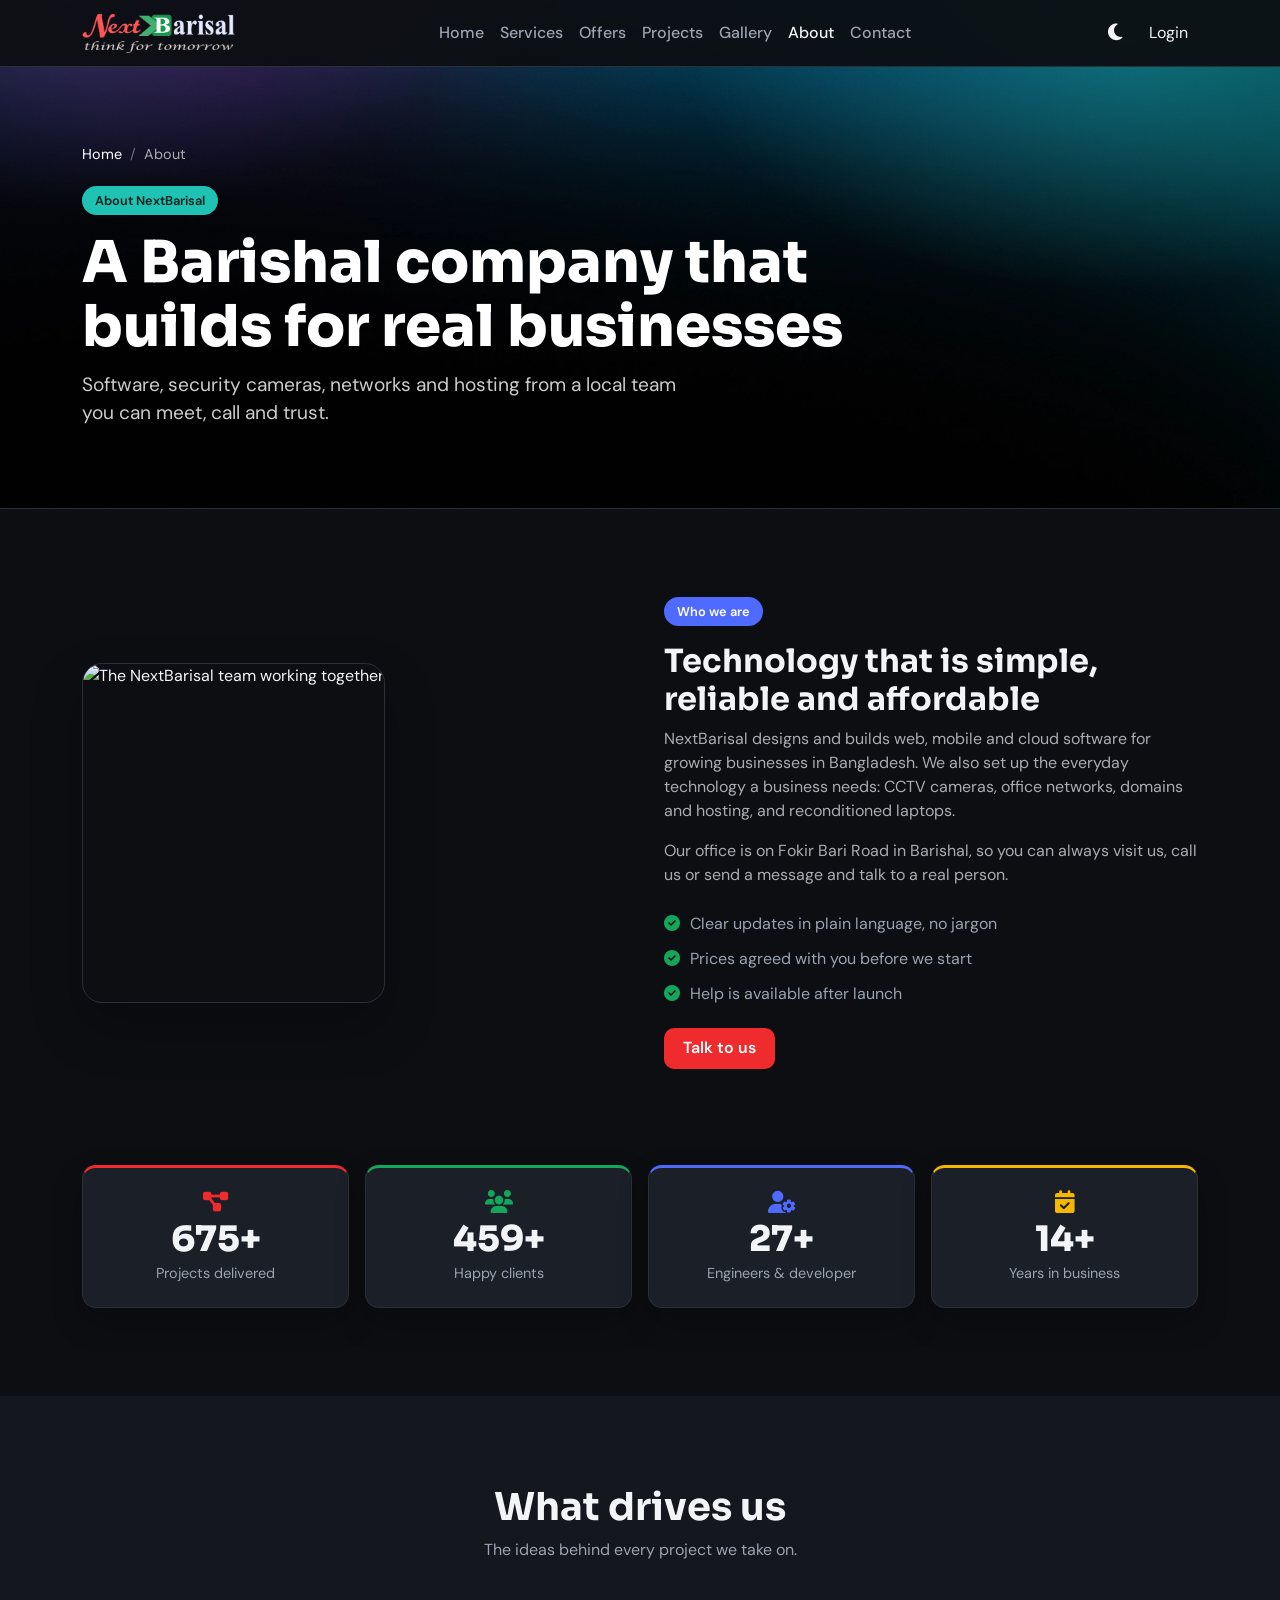
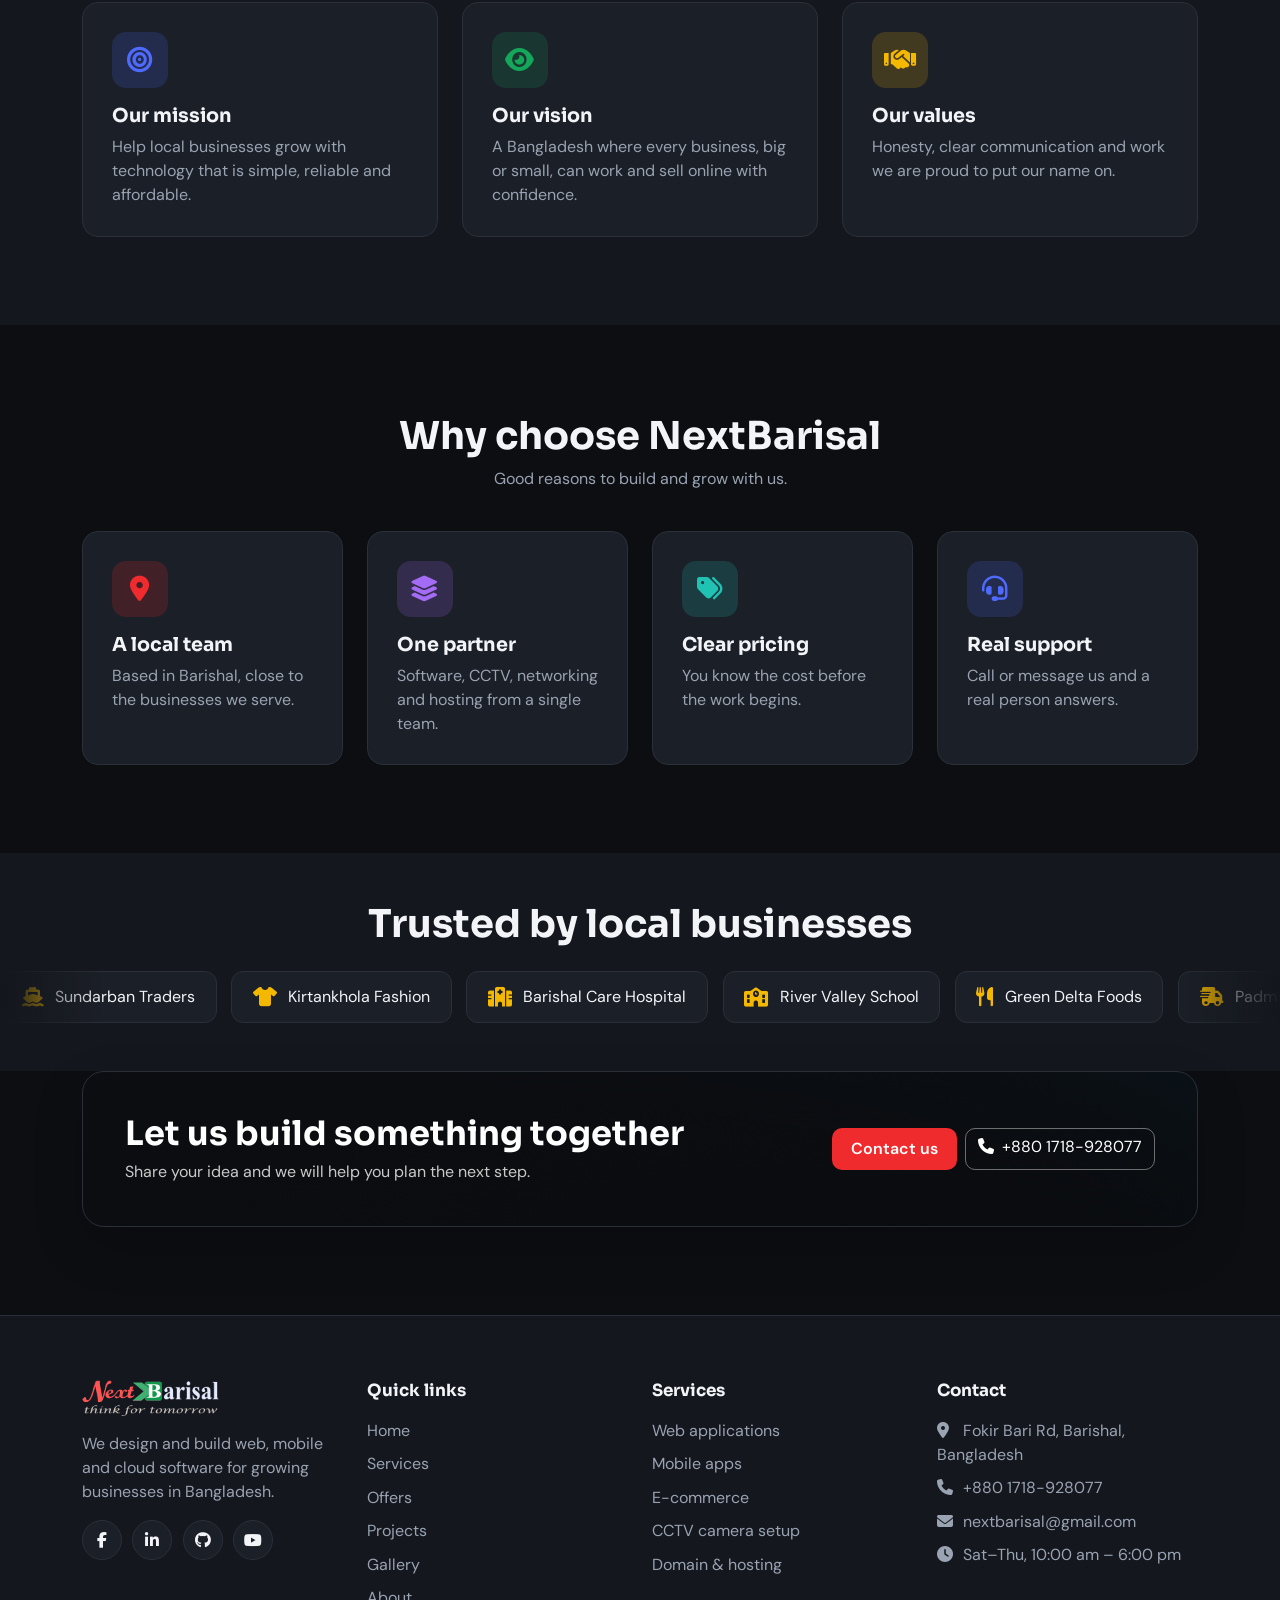
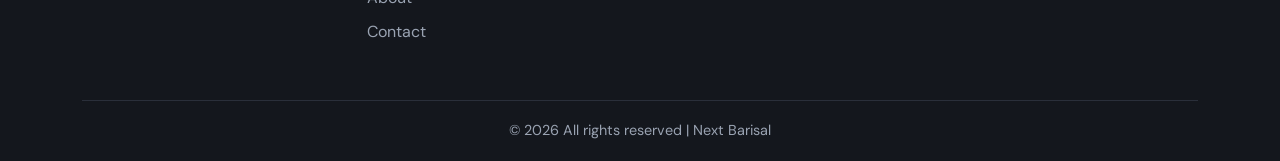
==== about.html @ bc5e9ed6 "Style done" ====
<!DOCTYPE html>
<html lang="en" data-bs-theme="dark">

<head>
  <meta charset="UTF-8">
  <meta name="viewport" content="width=device-width, initial-scale=1">
  <title>About | NextBarisal</title>
  <meta name="description" content="About NextBarisal, a software company in Barishal building web, mobile and cloud products.">
  <link rel="icon" type="image/jpeg" href="assets/img/nextbarisal-fabicon.jpg">
  <link href="https://cdn.jsdelivr.net/npm/bootstrap@5.3.3/dist/css/bootstrap.min.css" rel="stylesheet">
  <link href="https://cdnjs.cloudflare.com/ajax/libs/font-awesome/6.5.2/css/all.min.css" rel="stylesheet">
  <link href="https://fonts.googleapis.com/css2?family=Sora:wght@500;700;800&family=DM+Sans:wght@400;500&display=swap" rel="stylesheet">
  <link href="assets/css/style.css" rel="stylesheet">
  <script>try{var t=localStorage.getItem('nb-theme');if(t)document.documentElement.setAttribute('data-bs-theme',t)}catch(e){}</script>
</head>

<body>

  <!-- NAVBAR -->
  <nav class="navbar navbar-expand-lg fixed-top nb-nav">
    <div class="container">
      <a class="navbar-brand" href="index.html"><img class="logo-light" src="assets/img/nextbarisal-logo.png" alt="NextBarisal" height="40"><img class="logo-dark" src="assets/img/nextbarisal-logo-dark.png" alt="NextBarisal" height="40"></a>
      <div class="offcanvas offcanvas-start" tabindex="-1" id="menu" aria-label="Menu">
        <div class="offcanvas-body align-items-lg-center">
          <ul class="navbar-nav mx-lg-auto">
          <li class="nav-item"><a class="nav-link" href="index.html"><i class="fa-solid fa-house me-2 d-lg-none"></i>Home</a></li>
          <li class="nav-item"><a class="nav-link" href="services.html"><i class="fa-solid fa-layer-group me-2 d-lg-none"></i>Services</a></li>
          <li class="nav-item"><a class="nav-link" href="offers.html"><i class="fa-solid fa-tags me-2 d-lg-none"></i>Offers</a></li>
          <li class="nav-item"><a class="nav-link" href="projects.html"><i class="fa-solid fa-briefcase me-2 d-lg-none"></i>Projects</a></li>
          <li class="nav-item"><a class="nav-link" href="gallery.html"><i class="fa-solid fa-images me-2 d-lg-none"></i>Gallery</a></li>
          <li class="nav-item"><a class="nav-link active" href="about.html" aria-current="page"><i class="fa-solid fa-circle-info me-2 d-lg-none"></i>About</a></li>
          <li class="nav-item"><a class="nav-link" href="contact.html"><i class="fa-solid fa-envelope me-2 d-lg-none"></i>Contact</a></li>
          </ul>
        </div>
      </div>
      <div class="d-flex align-items-center gap-2 ms-auto ms-lg-0">
        <button id="themeBtn" class="btn btn-plain" aria-label="Toggle dark and light mode"><i class="fa-solid fa-moon"></i></button>
        <button class="btn btn-plain btn-login" data-bs-toggle="modal" data-bs-target="#loginModal">Login</button>
        <button class="navbar-toggler" data-bs-toggle="offcanvas" data-bs-target="#menu" aria-controls="menu" aria-label="Open menu"><i class="fa-solid fa-bars"></i></button>
      </div>
    </div>
  </nav>

  <!-- PAGE HEADER -->
  <header class="page-hero ph-teal">
    <div class="container">
      <ol class="crumbs"><li><a href="index.html">Home</a></li><li aria-current="page">About</li></ol>
      <span class="chip c-teal">About NextBarisal</span>
      <h1>A Barishal company that builds for real businesses</h1>
      <p>Software, security cameras, networks and hosting from a local team you can meet, call and trust.</p>
    </div>
  </header>

  <section class="py-6">
    <div class="container">
      <div class="row align-items-center g-5">
        <div class="col-lg-6 about-img">
          <img src="https://images.unsplash.com/photo-1522071820081-009f0129c71c?w=1000&q=70" alt="The NextBarisal team working together" loading="lazy">
        </div>
        <div class="col-lg-6 about-text">
          <span class="chip c-blue">Who we are</span>
          <h2 class="mt-3">Technology that is simple, reliable and affordable</h2>
          <p class="text-body-secondary">NextBarisal designs and builds web, mobile and cloud software for growing businesses in Bangladesh. We also set up the everyday technology a business needs: CCTV cameras, office networks, domains and hosting, and reconditioned laptops.</p>
          <p class="text-body-secondary">Our office is on Fokir Bari Road in Barishal, so you can always visit us, call us or send a message and talk to a real person.</p>
          <ul class="check-list">
            <li><i class="fa-solid fa-circle-check"></i>Clear updates in plain language, no jargon</li>
            <li><i class="fa-solid fa-circle-check"></i>Prices agreed with you before we start</li>
            <li><i class="fa-solid fa-circle-check"></i>Help is available after launch</li>
          </ul>
          <a class="btn btn-nb mt-3" href="contact.html">Talk to us</a>
        </div>
      </div>
    </div>
  </section>

  <section class="stats pt">
    <div class="container">
      <div class="row g-3 text-center">
        <div class="col-6 col-md-3">
          <div class="stat s-red"><i class="fa-solid fa-diagram-project"></i><b data-count="978">0</b><span>Projects
              delivered</span></div>
        </div>
        <div class="col-6 col-md-3">
          <div class="stat s-green"><i class="fa-solid fa-users"></i><b data-count="645">0</b><span>Happy clients</span>
          </div>
        </div>
        <div class="col-6 col-md-3">
          <div class="stat s-blue"><i class="fa-solid fa-user-gear"></i><b data-count="28">0</b><span>Engineers &amp;
              developer</span></div>
        </div>
        <div class="col-6 col-md-3">
          <div class="stat s-yellow"><i class="fa-solid fa-calendar-check"></i><b data-count="14">0</b><span>Years in
              business</span></div>
        </div>
      </div>
    </div>
  </section>

  <section class="py-6 alt">
    <div class="container">
      <div class="head text-center">
        <h2>What drives us</h2>
        <p>The ideas behind every project we take on.</p>
      </div>
      <div class="row g-4">
        <div class="col-md-4"><article class="card-nb s-blue"><i class="fa-solid fa-bullseye"></i><h3>Our mission</h3><p>Help local businesses grow with technology that is simple, reliable and affordable.</p></article></div>
        <div class="col-md-4"><article class="card-nb s-green"><i class="fa-solid fa-eye"></i><h3>Our vision</h3><p>A Bangladesh where every business, big or small, can work and sell online with confidence.</p></article></div>
        <div class="col-md-4"><article class="card-nb s-yellow"><i class="fa-solid fa-handshake"></i><h3>Our values</h3><p>Honesty, clear communication and work we are proud to put our name on.</p></article></div>
      </div>
    </div>
  </section>

  <section class="py-6">
    <div class="container">
      <div class="head text-center">
        <h2>Why choose NextBarisal</h2>
        <p>Good reasons to build and grow with us.</p>
      </div>
      <div class="row g-4">
        <div class="col-md-6 col-lg-3"><article class="card-nb s-red"><i class="fa-solid fa-location-dot"></i><h3>A local team</h3><p>Based in Barishal, close to the businesses we serve.</p></article></div>
        <div class="col-md-6 col-lg-3"><article class="card-nb s-purple"><i class="fa-solid fa-layer-group"></i><h3>One partner</h3><p>Software, CCTV, networking and hosting from a single team.</p></article></div>
        <div class="col-md-6 col-lg-3"><article class="card-nb s-teal"><i class="fa-solid fa-tags"></i><h3>Clear pricing</h3><p>You know the cost before the work begins.</p></article></div>
        <div class="col-md-6 col-lg-3"><article class="card-nb s-blue"><i class="fa-solid fa-headset"></i><h3>Real support</h3><p>Call or message us and a real person answers.</p></article></div>
      </div>
    </div>
  </section>

  <section id="clients" class="py-5 alt">
    <div class="container">
      <div class="head text-center mb-4">
        <h2>Trusted by local businesses</h2>
      </div>
    </div>
    <div class="marquee rev" data-speed="35">
      <div class="track">
        <div class="client"><i class="fa-solid fa-ship"></i><span>Sundarban Traders</span></div>
        <div class="client"><i class="fa-solid fa-shirt"></i><span>Kirtankhola Fashion</span></div>
        <div class="client"><i class="fa-solid fa-hospital"></i><span>Barishal Care Hospital</span></div>
        <div class="client"><i class="fa-solid fa-school"></i><span>River Valley School</span></div>
        <div class="client"><i class="fa-solid fa-utensils"></i><span>Green Delta Foods</span></div>
        <div class="client"><i class="fa-solid fa-truck-fast"></i><span>Padma Logistics</span></div>
        <div class="client"><i class="fa-solid fa-building-columns"></i><span>Coastal Bank</span></div>
        <div class="client"><i class="fa-solid fa-store"></i><span>Swapno Mart</span></div>
      </div>
    </div>
  </section>

  <!-- CALL TO ACTION -->
  <section class="cta-band">
    <div class="container">
      <div class="cta-box">
        <div>
          <h2>Let us build something together</h2>
          <p>Share your idea and we will help you plan the next step.</p>
        </div>
        <div class="d-flex flex-wrap gap-2">
          <a class="btn btn-nb" href="contact.html">Contact us</a>
          <a class="btn btn-ghost" href="tel:+8801718928077"><i class="fa-solid fa-phone me-2"></i>+880 1718-928077</a>
        </div>
      </div>
    </div>
  </section>

  <!-- FOOTER -->
  <footer class="foot">
    <div class="container">
      <div class="row g-4 foot-top">
        <div class="col-sm-6 col-lg-3">
          <img class="logo-light" src="assets/img/nextbarisal-logo.png" alt="NextBarisal" height="36"><img class="logo-dark" src="assets/img/nextbarisal-logo-dark.png" alt="NextBarisal" height="36">
          <p class="mt-3">We design and build web, mobile and cloud software for growing businesses in Bangladesh.</p>
          <div class="social">
            <a href="#" aria-label="Facebook"><i class="fa-brands fa-facebook-f"></i></a>
            <a href="#" aria-label="LinkedIn"><i class="fa-brands fa-linkedin-in"></i></a>
            <a href="#" aria-label="GitHub"><i class="fa-brands fa-github"></i></a>
            <a href="#" aria-label="YouTube"><i class="fa-brands fa-youtube"></i></a>
          </div>
        </div>
        <div class="col-sm-6 col-lg-3">
          <h4>Quick links</h4>
          <ul class="list-unstyled">
            <li><a href="index.html">Home</a></li>
            <li><a href="services.html">Services</a></li>
            <li><a href="offers.html">Offers</a></li>
            <li><a href="projects.html">Projects</a></li>
            <li><a href="gallery.html">Gallery</a></li>
            <li><a href="about.html">About</a></li>
            <li><a href="contact.html">Contact</a></li>
          </ul>
        </div>
        <div class="col-sm-6 col-lg-3">
          <h4>Services</h4>
          <ul class="list-unstyled">
            <li><a href="service-details.html?id=web-applications">Web applications</a></li>
            <li><a href="service-details.html?id=mobile-apps">Mobile apps</a></li>
            <li><a href="service-details.html?id=e-commerce">E-commerce</a></li>
            <li><a href="service-details.html?id=cctv-camera-setup">CCTV camera setup</a></li>
            <li><a href="service-details.html?id=domain-hosting">Domain &amp; hosting</a></li>
          </ul>
        </div>
        <div class="col-sm-6 col-lg-3">
          <h4>Contact</h4>
          <ul class="list-unstyled">
            <li><i class="fa-solid fa-location-dot"></i> Fokir Bari Rd, Barishal, Bangladesh</li>
            <li><i class="fa-solid fa-phone"></i> <a href="tel:+8801718928077">+880 1718-928077</a></li>
            <li><i class="fa-solid fa-envelope"></i> <a href="mailto:nextbarisal@gmail.com">nextbarisal@gmail.com</a></li>
            <li><i class="fa-solid fa-clock"></i> Sat–Thu, 10:00 am – 6:00 pm</li>
          </ul>
        </div>
      </div>
    </div>
    <div class="container">
      <hr class="foot-hr">
    </div>
    <div class="copy">
      <div class="container d-flex flex-wrap justify-content-center text-center gap-2 gap-md-3">
        <span id="next">&copy; <span id="yr"></span> All rights reserved | Next Barisal</span>
      </div>
    </div>
  </footer>

<div class="modal fade" id="loginModal" tabindex="-1" aria-labelledby="loginTitle" aria-hidden="true">
    <div class="modal-dialog modal-dialog-centered">
      <div class="modal-content">
        <div class="modal-header">
          <h2 class="modal-title fs-5" id="loginTitle">Login to NextBarisal</h2><button type="button" class="btn-close"
            data-bs-dismiss="modal" aria-label="Close"></button>
        </div>
        <form id="loginForm" class="modal-body" novalidate>
          <div class="mb-3"><label class="form-label" for="lEmail">Email</label><input type="email" id="lEmail"
              class="form-control" placeholder="you@example.com" required></div>
          <div class="mb-3"><label class="form-label" for="lPass">Password</label><input type="password" id="lPass"
              class="form-control" placeholder="Your password" required></div>
          <div class="form-check mb-3"><input class="form-check-input" type="checkbox" id="lRem"><label
              class="form-check-label" for="lRem">Remember me</label></div>
          <button class="btn btn-nb w-100">Login</button>
          <div id="loginMsg" class="mt-3 small"></div>
        </form>
      </div>
    </div>
  </div>

  <script src="https://cdn.jsdelivr.net/npm/bootstrap@5.3.3/dist/js/bootstrap.bundle.min.js"></script>
  <script src="assets/js/main.js"></script>
</body>

</html>
---- assets/css/style.css ----
:root{--red:#ef2b2d;--green:#14a65a;--blue:#4f6bff;--yellow:#f5b800;--purple:#a46bf5;--teal:#1fc2b3;
--bg:#0c0e12;--bg2:#14171d;--card:#1b1f27;--line:#2a2f3a;--text:#f2f4f8;--muted:#9aa3b2}
[data-bs-theme="light"]{--bg:#ffffff;--bg2:#f3f5f8;--card:#ffffff;--line:#e1e5ec;--text:#14171d;--muted:#5b6475}
html{scroll-behavior:smooth}
body{font-family:'DM Sans',sans-serif;background:var(--bg);color:var(--text)}
h1,h2,h3{font-family:'Sora',sans-serif;font-weight:700}
.py-6{padding:5.5rem 0}.alt{background:var(--bg2)}
.head{margin-bottom:2.5rem}.head h2{font-size:clamp(1.7rem,3vw,2.4rem)}.head p{color:var(--muted);max-width:52ch}
.text-center.head p{margin-inline:auto}

/* nav */
.nb-nav{background:color-mix(in srgb,var(--bg) 94%,transparent);border-bottom:1px solid var(--line)}
.nb-nav .nav-link{color:var(--muted);font-weight:500}.nb-nav .nav-link:hover{color:var(--text)}
.navbar-toggler{color:var(--text);border:1px solid var(--line)}
.btn-nb{background:var(--red);color:#fff;border:0;font-weight:600;border-radius:10px;padding:.55rem 1.2rem}
.btn-nb:hover{background:#d11f21;color:#fff}
.btn-ghost{border:1px solid #ffffff66;color:#fff;border-radius:10px}.btn-ghost:hover{background:#fff;color:#000}
.btn-icon{width:42px;height:42px;border-radius:50%;border:1px solid var(--line);color:var(--text);background:var(--card)}
.btn-icon:hover{border-color:var(--yellow);color:var(--yellow)}

/* hero */
#home .carousel-item{min-height:100vh;overflow:hidden;background:#0c0e12}
.hero-bg{position:absolute;inset:0;background:linear-gradient(135deg,#1b2233,#0c0e12);background-image:var(--img);background-size:cover;background-position:center;transform:scale(1)}
.hero-bg::after{content:"";position:absolute;inset:0;background:linear-gradient(90deg,#0c0e12f0 0,#0c0e12b8 45%,#0c0e1255 100%)}
#home .carousel-item.active .hero-bg{animation:heroZoom 7s ease-out forwards}
.hero-wrap{position:absolute;inset:0;display:flex;align-items:center;padding:5rem 0;color:#fff}
.hero-wrap .container>*{opacity:0;transform:translateY(24px)}
#home .carousel-item.active .hero-wrap .container>*{animation:heroUp .8s ease forwards}
#home .carousel-item.active .hero-wrap .container>:nth-child(2){animation-delay:.12s}
#home .carousel-item.active .hero-wrap .container>:nth-child(3){animation-delay:.24s}
#home .carousel-item.active .hero-wrap .container>:nth-child(4){animation-delay:.36s}
.hero-title{font-size:clamp(2rem,5.5vw,3.8rem);font-weight:800;line-height:1.1;margin:1rem 0 .8rem;max-width:720px}
.hero-text{font-size:clamp(1rem,2vw,1.2rem);max-width:540px;color:#ffffffd9;margin-bottom:1.6rem}
@keyframes heroZoom{to{transform:scale(1.12)}}
@keyframes heroUp{to{opacity:1;transform:none}}
@media (prefers-reduced-motion:reduce){#home *{animation:none!important}.hero-wrap .container>*{opacity:1;transform:none}}

/* chips & accents */
.chip{display:inline-block;font-size:.8rem;font-weight:600;padding:.3rem .8rem;border-radius:99px;color:#fff}
.c-red{background:var(--red)}.c-green{background:var(--green)}.c-blue{background:var(--blue)}
.c-yellow{background:var(--yellow);color:#111}.c-purple{background:var(--purple)}.c-teal{background:var(--teal);color:#08201e}
.s-red{--c:var(--red);color:var(--c)}.s-green{--c:var(--green);color:var(--c)}.s-blue{--c:var(--blue);color:var(--c)}
.s-yellow{--c:var(--yellow);color:var(--c)}.s-purple{--c:var(--purple);color:var(--c)}.s-teal{--c:var(--teal);color:var(--c)}

/* stats */
.stats{padding:0 0 5.5rem}
.stat{background:var(--card);border:1px solid var(--line);border-top:3px solid var(--c);border-radius:14px;padding:1.4rem 1rem;box-shadow:0 14px 30px #0004}
.stat i{font-size:1.4rem}.stat b{display:block;font:800 2.2rem 'Sora';color:var(--text)}.stat span{color:var(--muted);font-size:.9rem}

/* service cards */
.card-nb{height:100%;background:var(--card);border:1px solid var(--line);border-radius:16px;padding:1.8rem;transition:.25s}
.card-nb:hover{transform:translateY(-6px);border-color:var(--c)}
.card-nb>i{font-size:1.6rem;width:56px;height:56px;display:grid;place-items:center;border-radius:14px;background:color-mix(in srgb,var(--c) 18%,transparent);margin-bottom:1rem}
.card-nb h3{font-size:1.2rem;color:var(--text)}.card-nb p{color:var(--muted);margin:0}

/* project slider */
.slider{display:flex;gap:1.5rem;overflow-x:auto;scroll-snap-type:x mandatory;scrollbar-width:none;padding-bottom:.5rem}
.slider::-webkit-scrollbar{display:none}
.proj{flex:0 0 min(340px,85%);scroll-snap-align:start;background:var(--card);border:1px solid var(--line);border-radius:16px;overflow:hidden}
.proj img{width:100%;height:200px;object-fit:cover}
.proj div{padding:1.3rem}.proj h3{font-size:1.15rem;margin:.8rem 0 .4rem}.proj p{color:var(--muted);margin:0}

/* reviews */
.review{background:var(--card);border:1px solid var(--line);border-left:4px solid var(--yellow);border-radius:16px;padding:2rem;margin:0}
.review .stars{color:var(--yellow);letter-spacing:3px}.review p{font-size:1.2rem;margin:.8rem 0 1.4rem}
.review footer{display:flex;align-items:center;gap:.8rem;color:var(--muted);font-size:.95rem}.review footer img{width:44px;height:44px;border-radius:50%}

/* contact */
.contact-list li{padding:.7rem 0;border-bottom:1px solid var(--line);color:var(--muted)}.contact-list i{width:28px}
.mapwrap iframe{width:100%;height:220px;border:0;border-radius:14px}
.form-control{background:var(--card);border:1px solid var(--line);color:var(--text);padding:.75rem 1rem;border-radius:10px}
.form-control:focus{background:var(--card);color:var(--text);border-color:var(--yellow);box-shadow:0 0 0 3px #f5b80033}

/* footer */
.foot{border-top:1px solid var(--line);background:var(--bg2);padding:4rem 0 0;color:var(--muted)}
.social a{display:inline-grid;place-items:center;width:40px;height:40px;margin-left:.4rem;border-radius:50%;background:var(--card);border:1px solid var(--line);color:var(--text);text-decoration:none}
.social a:hover{background:var(--yellow);color:#111}
:focus-visible{outline:2px solid var(--yellow);outline-offset:2px}
@media(prefers-reduced-motion:reduce){*{transition:none!important;scroll-behavior:auto!important}}

/* mobile menu: slides in from the left */
.offcanvas{--bs-offcanvas-bg:var(--bg2);--bs-offcanvas-color:var(--text);--bs-offcanvas-width:290px;border-right:1px solid var(--line)}
@media(max-width:991.98px){
  .nb-nav .nav-link{padding:.85rem 0;font-size:1.05rem;border-bottom:1px solid var(--line);color:var(--muted)}
  .nb-nav .nav-link i{width:22px;color:var(--yellow)}
}

/* footer */
.foot h4{font:700 1.05rem 'Sora',sans-serif;color:var(--text);margin-bottom:1.1rem}
.foot ul li{margin-bottom:.6rem}.foot ul li i{width:22px}
.foot a{color:var(--muted);text-decoration:none}.foot a:hover{color:var(--yellow)}
.foot .social{margin-top:1rem}.foot .social a{margin:0 .4rem 0 0;color:var(--text)}.foot .social a:hover{color:#111}
.foot-top{padding-bottom:2.5rem}
.copy{padding:1.2rem 0;font-size:.9rem}
.foot-hr{border:0;border-top:1px solid var(--line);opacity:1;margin:0}

[data-bs-theme="dark"] .mapwrap iframe{filter:invert(.9) hue-rotate(180deg) grayscale(.4)}
@media(max-width:991.98px){.offcanvas-body{padding-top:1.5rem}}

/* small smooth marquee carousels */
.marquee{overflow:hidden;-webkit-mask:linear-gradient(90deg,transparent,#000 8%,#000 92%,transparent);mask:linear-gradient(90deg,transparent,#000 8%,#000 92%,transparent)}
.track{display:flex;gap:.9rem;width:max-content;animation:slide var(--d,30s) linear infinite}
.marquee.rev .track{animation-direction:reverse}
.marquee:hover .track{animation-play-state:paused}
@keyframes slide{to{transform:translateX(calc(-50% - .45rem))}}
.tool{flex:0 0 auto;width:88px;padding:.75rem .3rem;text-align:center;background:var(--card);border:1px solid var(--line);border-radius:12px}
.tool i{font-size:1.7rem;display:block;margin-bottom:.3rem}.tool span{font-size:.78rem;color:var(--muted)}
.client{flex:0 0 auto;display:flex;align-items:center;gap:.7rem;padding:.8rem 1.3rem;background:var(--card);border:1px solid var(--line);border-radius:12px;white-space:nowrap}
.client i{color:var(--yellow);font-size:1.2rem}


/* gallery + lightbox */
.gallery{display:grid;grid-template-columns:repeat(2,1fr);grid-auto-rows:140px;gap:.8rem}
@media(min-width:768px){.gallery{grid-template-columns:repeat(4,1fr);grid-auto-rows:190px;gap:1rem}}
.g-item{position:relative;padding:0;border:0;border-radius:14px;overflow:hidden;background:var(--card)}
.g-item.big{grid-column:span 2;grid-row:span 2}.g-item.wide{grid-column:span 2}
.g-item img{width:100%;height:100%;object-fit:cover;transition:transform .5s}
.g-item i{position:absolute;inset:0;display:grid;place-items:center;font-size:1.6rem;color:#fff;background:#0c0e12aa;opacity:0;transition:opacity .3s}
.g-item:hover img{transform:scale(1.08)}.g-item:hover i,.g-item:focus-visible i{opacity:1}

/* blog slider cards */
.proj.sm{flex-basis:min(280px,80%)}.proj.sm img{height:150px}.proj.sm h3{font-size:1.05rem}
.date{color:var(--muted)}.more{color:var(--yellow);text-decoration:none;font-weight:600;display:inline-block;margin-top:.7rem}
@media(prefers-reduced-motion:reduce){.track{animation:none!important}.marquee{overflow:auto}}

/* offers */
.offers{background:linear-gradient(135deg,color-mix(in srgb,var(--red) 9%,var(--bg)),color-mix(in srgb,var(--blue) 8%,var(--bg)))}
.offer{position:relative;height:100%;display:flex;flex-direction:column;color:var(--text);background:var(--card);border:1px solid var(--line);border-radius:18px;padding:2rem 1.6rem 1.6rem;transition:.25s}
.offer:hover{border-color:var(--c);transform:translateY(-4px)}
.off-badge{position:absolute;top:1rem;right:1rem;background:var(--c);color:#fff;border-radius:99px;padding:.25rem .8rem;font-size:.78rem;font-weight:700}
.o-ico{font-size:1.6rem;width:56px;height:56px;display:grid;place-items:center;border-radius:14px;background:color-mix(in srgb,var(--c) 18%,transparent);margin-bottom:1rem}
.offer h3{font-size:1.25rem}
.price{margin:.4rem 0 1.1rem;color:var(--muted)}.price b{font:800 1.9rem 'Sora',sans-serif;color:var(--text);margin-left:.5rem}
.price s+b{margin-left:.5rem}.price b:first-child{margin-left:0}
.offer ul{list-style:none;padding:0;margin:0 0 1.5rem;flex:1}.offer li{padding:.4rem 0;color:var(--muted)}.offer li i{color:var(--c);margin-right:.6rem}
.btn-offer{background:var(--c);color:#fff;border:0;font-weight:600;border-radius:10px;padding:.6rem}.btn-offer:hover{filter:brightness(1.12);color:#fff}

/* login modal */
.modal-content{background:var(--card);color:var(--text);border:1px solid var(--line);border-radius:16px}
.modal-header{border-color:var(--line)}
.form-label{color:var(--muted)}
@media(min-width:992px) and (max-width:1199.98px){.nb-nav .nav-link{padding-inline:.45rem;font-size:.93rem}}

/* top bar: icon/text only, no background */
.btn-plain{background:none;border:0;color:var(--text);padding:.4rem .6rem;font-size:1rem;font-weight:500}
#themeBtn{font-size:1.2rem}
.btn-plain:hover,.btn-plain:focus-visible{background:none;color:var(--yellow)}

.nb-nav .nav-link.active{color:var(--text)}

.ic{width:1.1em;height:1.1em;fill:none;stroke:currentColor;stroke-width:1.7;stroke-linecap:round;stroke-linejoin:round;vertical-align:-.17em;margin-right:.55rem}
.btn-plain .ic{margin-right:0;width:1.2em;height:1.2em}
.foot ul li .ic{color:var(--text)}
.btn-send{background:#14171d;color:#fff;border:1px solid #3a4152;font-weight:600;border-radius:10px;padding:.6rem 1.4rem}
.btn-send:hover{background:#262c3a;color:#fff;border-color:var(--yellow)}

/* websites and software we built */
.site{height:100%;display:flex;gap:1rem;color:var(--text);background:var(--card);border:1px solid var(--line);border-radius:16px;padding:1.3rem}
.site:hover{border-color:var(--c)}
.s-ico{flex:0 0 56px;height:56px;display:grid;place-items:center;border-radius:14px;font-size:1.4rem;background:color-mix(in srgb,var(--c) 18%,transparent)}
.site h3{font-size:1.1rem;margin:0 0 .3rem}.site .addr{color:var(--muted);font-size:.9rem;margin-bottom:.4rem}
.site .url{color:var(--yellow);text-decoration:none;word-break:break-all;font-size:.92rem}.site .url:hover{text-decoration:underline}
.site p{color:var(--muted);margin:.5rem 0 0;font-size:.95rem}
.cat{position:relative;height:100%;color:var(--text);background:var(--card);border:1px solid var(--line);border-radius:16px;padding:1.5rem;transition:.25s}
.cat:hover{border-color:var(--c);transform:translateY(-4px)}
.cat .s-ico{margin-bottom:1rem}.cat h3{font-size:1.1rem;margin-bottom:.6rem}
.cat .go{color:var(--c);text-decoration:none;font-weight:500;font-size:.95rem}
.cat .go i{transition:transform .2s}.cat:hover .go i{transform:translateX(4px)}
.cat-hero{padding:8rem 0 2.5rem}
.s-ico.big{flex:0 0 72px;width:72px;height:72px;font-size:1.8rem}
.chip-link{display:inline-block;padding:.4rem .9rem;margin:0 .4rem .6rem 0;border:1px solid var(--line);border-radius:99px;color:var(--muted);text-decoration:none;font-size:.9rem}
.chip-link:hover{border-color:var(--yellow);color:var(--yellow)}
.chip-link.active{background:var(--text);border-color:var(--text);color:var(--bg)}

/* websites section background:
   dark mode = background image, light mode = white with a soft colour glow */
html:not([data-bs-theme="light"]) #websites{--bg:#000;--bg2:#0b0d12;--card:#0d1016cc;--line:#ffffff24;--text:#f2f4f8;--muted:#a7b0bf;color:var(--text);background:#000 url(../img/background_color.jpg) center top/cover no-repeat}
#websites .cat{backdrop-filter:blur(6px)}
[data-bs-theme="light"] #websites{background:radial-gradient(60% 45% at 12% 0%,#e6d4fb 0%,transparent 70%),radial-gradient(60% 50% at 85% 0%,#bde4f7 0%,transparent 70%),#fff}

/* social icons on the right side of every client card */
.review footer{flex-wrap:wrap;row-gap:.6rem}
.review .who{flex:1 1 200px;min-width:0}
.review .vias{margin-left:auto;display:flex;gap:.4rem}
.review .via{flex:none;display:inline-grid;place-items:center;width:26px;height:26px;border-radius:50%;font-size:.82rem;color:var(--c);background:color-mix(in srgb,var(--c) 14%,transparent)}
.via-fb{--c:#1877f2}.via-ig{--c:#e4405f}.via-tw{--c:#1da1f2}.via-wa{--c:#25d366}

/* scroll reveal animations (added by main.js) */
#contact{overflow-x:clip}
[data-rv]{opacity:0;transition:opacity .8s ease,transform .8s cubic-bezier(.2,.7,.2,1);transition-delay:var(--rd,0s)}
[data-rv="up"]{transform:translateY(40px)}
[data-rv="zoom"]{transform:scale(.88)}
[data-rv="left"]{transform:translateX(-40px)}
[data-rv="right"]{transform:translateX(40px)}
[data-rv].in{opacity:1;transform:none}
@media (prefers-reduced-motion:reduce){[data-rv]{opacity:1!important;transform:none!important;transition:none!important}}

/* whole service card is clickable */
.card-nb{position:relative}
.card-nb h3 a{color:inherit;text-decoration:none}
.card-nb:focus-within{border-color:var(--c)}

/* special offers carousel: 1 card on phones, 2 on tablets, 3 on desktop */
.offer-slider{padding-top:.8rem;padding-bottom:1rem}
.offer-slider .offer{flex:0 0 85%;scroll-snap-align:start}
@media(min-width:768px){.offer-slider .offer{flex-basis:calc((100% - 1.5rem)/2)}}
@media(min-width:992px){.offer-slider .offer{flex-basis:calc((100% - 3rem)/3)}}


/* =====================================================================
   MULTI-PAGE LAYOUT (services, offers, projects, gallery, about, contact)
   ===================================================================== */

/* page header banner (always dark, like the home hero) */
.page-hero{position:relative;overflow:hidden;color:#fff;padding:9rem 0 5rem;border-bottom:1px solid var(--line);background:#000 url(../img/background_color.jpg) center top/cover no-repeat}
.page-hero::before{content:"";position:absolute;inset:0;background:radial-gradient(50% 70% at 88% 8%,var(--g1,#4f6bff66),transparent 70%),radial-gradient(40% 60% at 8% 0%,var(--g2,#a46bf544),transparent 70%)}
.page-hero .container{position:relative;z-index:1}
.page-hero .container>*{animation:pageUp .8s ease both}
.page-hero .container>:nth-child(2){animation-delay:.08s}
.page-hero .container>:nth-child(3){animation-delay:.16s}
.page-hero .container>:nth-child(4){animation-delay:.24s}
.page-hero h1{font-size:clamp(2.1rem,5.5vw,3.6rem);font-weight:800;line-height:1.1;margin:1rem 0 .8rem;max-width:780px}
.page-hero p{font-size:clamp(1rem,2vw,1.2rem);color:#ffffffcc;max-width:620px;margin:0}
.crumbs{display:flex;flex-wrap:wrap;gap:.5rem;list-style:none;padding:0;margin:0 0 1.3rem;font-size:.9rem;color:#ffffffa6}
.crumbs li+li::before{content:"/";margin-right:.5rem;opacity:.6}
.crumbs a{color:#fff;text-decoration:none}.crumbs a:hover{color:var(--yellow)}
.ph-red{--g1:#ef2b2d66;--g2:#f5b80044}.ph-blue{--g1:#4f6bff77;--g2:#a46bf544}.ph-green{--g1:#14a65a66;--g2:#1fc2b344}
.ph-purple{--g1:#a46bf577;--g2:#4f6bff44}.ph-teal{--g1:#1fc2b366;--g2:#4f6bff44}.ph-yellow{--g1:#f5b80066;--g2:#ef2b2d44}
@keyframes pageUp{from{opacity:0;transform:translateY(24px)}to{opacity:1;transform:none}}
@media (prefers-reduced-motion:reduce){.page-hero .container>*{animation:none}}

/* how-we-work steps */
.step{position:relative;height:100%;color:var(--text);background:var(--card);border:1px solid var(--line);border-radius:16px;padding:1.8rem 1.5rem;transition:.25s}
.step:hover{transform:translateY(-4px);border-color:var(--c)}
.step .n{display:inline-grid;place-items:center;width:48px;height:48px;border-radius:14px;margin-bottom:1rem;font:800 1.05rem 'Sora',sans-serif;color:var(--c);background:color-mix(in srgb,var(--c) 16%,transparent)}
.step h3{font-size:1.15rem;color:var(--text)}.step p{color:var(--muted);margin:0}

/* call-to-action band */
.cta-band{padding:0 0 5.5rem}
.cta-box{display:flex;flex-wrap:wrap;gap:1.5rem;align-items:center;justify-content:space-between;padding:2.6rem;border-radius:22px;color:#fff;border:1px solid var(--line);box-shadow:0 20px 50px #0003;background:linear-gradient(135deg,#0c0e12ee,#0c0e12cc),url(../img/background_color.jpg) center/cover}
.cta-box h2{font-size:clamp(1.5rem,3vw,2.1rem);margin-bottom:.4rem}.cta-box p{margin:0;color:#ffffffc7}
@media(max-width:575.98px){.cta-box{padding:1.8rem}}

/* offers page */
.note-bar{display:flex;align-items:center;gap:.8rem;padding:1rem 1.3rem;border-radius:14px;margin-bottom:2.2rem;color:var(--text);background:color-mix(in srgb,var(--yellow) 14%,transparent);border:1px solid color-mix(in srgb,var(--yellow) 40%,transparent)}
.note-bar i{color:var(--yellow);font-size:1.2rem}

/* projects page */
.proj-grid .proj{height:100%}
.filters{display:flex;flex-wrap:wrap;gap:.5rem;margin-bottom:2rem}
.filter-btn{border:1px solid var(--line);background:var(--card);color:var(--muted);border-radius:99px;padding:.45rem 1rem;font-size:.9rem;font-weight:500;transition:.2s}
.filter-btn:hover{border-color:var(--yellow);color:var(--yellow)}
.filter-btn.active{background:var(--text);border-color:var(--text);color:var(--bg)}
.pcard{height:100%;color:var(--text);background:var(--card);border:1px solid var(--line);border-radius:16px;padding:1.5rem;transition:.25s}
.pcard:hover{transform:translateY(-4px);border-color:var(--c)}
.pcard .top{display:flex;align-items:center;justify-content:space-between;gap:.6rem;margin-bottom:1rem}
.pcard .s-ico{flex:0 0 46px;height:46px;font-size:1.15rem}
.pcard .chip{text-transform:capitalize}
.pcard h3{font-size:1.1rem;color:var(--text)}.pcard p{color:var(--muted);margin:.4rem 0 1rem}
.pcard .meta{color:var(--muted);font-size:.88rem}.pcard .meta i{color:var(--c);margin-right:.45rem}

/* about page */
.about-img img{width:100%;height:100%;min-height:340px;max-height:460px;object-fit:cover;border-radius:20px;border:1px solid var(--line);box-shadow:0 24px 50px #0004}
.check-list{list-style:none;padding:0;margin:1.2rem 0 0}
.check-list li{padding:.35rem 0;color:var(--muted)}.check-list i{color:var(--green);margin-right:.6rem}
.stats.pt{padding-top:.5rem}

/* contact page */
.info-card{display:block;height:100%;text-decoration:none;color:var(--text);background:var(--card);border:1px solid var(--line);border-radius:16px;padding:1.5rem;transition:.25s}
a.info-card:hover{transform:translateY(-4px);border-color:var(--c);color:var(--text)}
.info-card .ico{display:grid;place-items:center;width:52px;height:52px;border-radius:14px;font-size:1.25rem;margin-bottom:1rem;color:var(--c);background:color-mix(in srgb,var(--c) 16%,transparent)}
.info-card h3{font-size:1.05rem;margin-bottom:.3rem;color:var(--text)}
.info-card p{margin:0;color:var(--muted);font-size:.95rem;word-break:break-word}
.form-card{height:100%;background:var(--card);border:1px solid var(--line);border-radius:18px;padding:2rem}
.form-select{background-color:var(--card);border:1px solid var(--line);color:var(--text);padding:.75rem 1rem;border-radius:10px}
.form-select:focus{background-color:var(--card);color:var(--text);border-color:var(--yellow);box-shadow:0 0 0 3px #f5b80033}
.contact-map{height:100%;min-height:420px;border-radius:18px;overflow:hidden;border:1px solid var(--line)}
.contact-map iframe{display:block;width:100%;height:100%;min-height:420px;border:0}
[data-bs-theme="dark"] .contact-map iframe{filter:invert(.9) hue-rotate(180deg) grayscale(.4)}
.pb-0{padding-bottom:0!important}

/* service details page */
.svc-block{margin-bottom:3rem}.svc-block:last-child{margin-bottom:0}
.svc-block h2{font-size:clamp(1.4rem,2.5vw,1.9rem);margin-bottom:1rem}
.svc-block>p,#svcOverview p{color:var(--muted)}
.svc-cover{display:block;width:100%;max-height:380px;object-fit:cover;border-radius:18px;border:1px solid var(--line);box-shadow:0 20px 44px #0003;margin-bottom:1.8rem}
.feat{display:flex;gap:1rem;height:100%;color:var(--text);padding:1.2rem;background:var(--card);border:1px solid var(--line);border-radius:14px;transition:.25s}
.feat:hover{transform:translateY(-3px);border-color:var(--c)}
.feat .ico{flex:0 0 46px;height:46px;display:grid;place-items:center;border-radius:12px;font-size:1.1rem;color:var(--c);background:color-mix(in srgb,var(--c) 16%,transparent)}
.feat h3{font-size:1.02rem;margin:0 0 .25rem;color:var(--text)}.feat p{margin:0;font-size:.92rem;color:var(--muted)}
.tech-row{display:flex;flex-wrap:wrap;gap:.8rem}
.svc-side{display:grid;gap:1.2rem}
@media(min-width:992px){.svc-side{position:sticky;top:96px}}
.quote-card{padding:1.7rem;border-radius:18px;color:#fff;border:1px solid var(--line);background:linear-gradient(135deg,#0c0e12f0,#0c0e12cc),url(../img/background_color.jpg) center/cover}
.quote-card h3{font-size:1.25rem}.quote-card p{color:#ffffffc7;margin-bottom:1.2rem}
.svc-listbox{padding:1.4rem;background:var(--card);border:1px solid var(--line);border-radius:18px}
.svc-listbox h3{font-size:1.05rem;margin-bottom:.8rem}
.svc-list li+li{margin-top:.15rem}
.svc-list a{display:flex;align-items:center;gap:.7rem;padding:.65rem .8rem;border-radius:10px;color:var(--muted);text-decoration:none;font-size:.95rem;transition:.2s}
.svc-list a i{width:22px;text-align:center;color:var(--yellow)}
.svc-list a:hover{background:var(--bg2);color:var(--text)}
.svc-list a.active{background:color-mix(in srgb,var(--blue) 16%,transparent);color:var(--text);font-weight:600}
.accordion{--bs-accordion-bg:var(--card);--bs-accordion-color:var(--muted);--bs-accordion-border-color:var(--line);--bs-accordion-btn-bg:var(--card);--bs-accordion-btn-color:var(--text);--bs-accordion-active-bg:var(--bg2);--bs-accordion-active-color:var(--text);--bs-accordion-btn-focus-box-shadow:0 0 0 3px #f5b80033;--bs-accordion-border-radius:14px;--bs-accordion-inner-border-radius:13px}
.accordion-button{font-weight:600}

/* login button: plain text, normal weight */
.btn-login{font-weight:400}

/* blog cards are clickable */
.proj{position:relative}
.proj:has(.blog-link){transition:transform .25s,border-color .25s}
.proj:has(.blog-link):hover{transform:translateY(-4px);border-color:var(--yellow)}
.blog-link{color:inherit;text-decoration:none}

/* blog details page */
.post-meta{display:flex;flex-wrap:wrap;gap:.4rem 1.2rem;color:var(--muted);font-size:.92rem;margin-bottom:1.4rem}
.post-body h3{font-size:1.3rem;margin:2rem 0 .7rem}
.post-body p,.post-body li{color:var(--muted);line-height:1.8}
.post-body ul{padding-left:1.2rem}
.post-nav{display:flex;flex-wrap:wrap;justify-content:space-between;gap:.8rem;margin-top:2.5rem;padding-top:1.5rem;border-top:1px solid var(--line)}

/* page header banner in LIGHT mode: same soft white + colour glow as the home page */
[data-bs-theme="light"] .page-hero{color:var(--text);background:radial-gradient(60% 45% at 12% 0%,#e6d4fb 0%,transparent 70%),radial-gradient(60% 50% at 85% 0%,#bde4f7 0%,transparent 70%),#fff}
[data-bs-theme="light"] .page-hero::before{display:none}
[data-bs-theme="light"] .page-hero p{color:var(--muted)}
[data-bs-theme="light"] .crumbs{color:var(--muted)}
[data-bs-theme="light"] .crumbs a{color:var(--text)}
[data-bs-theme="light"] .crumbs a:hover{color:var(--yellow)}

/* logo: original in light mode, dark-mode version in dark mode */
.logo-dark{display:none}
[data-bs-theme="dark"] .logo-dark{display:inline-block}
[data-bs-theme="dark"] .logo-light{display:none}
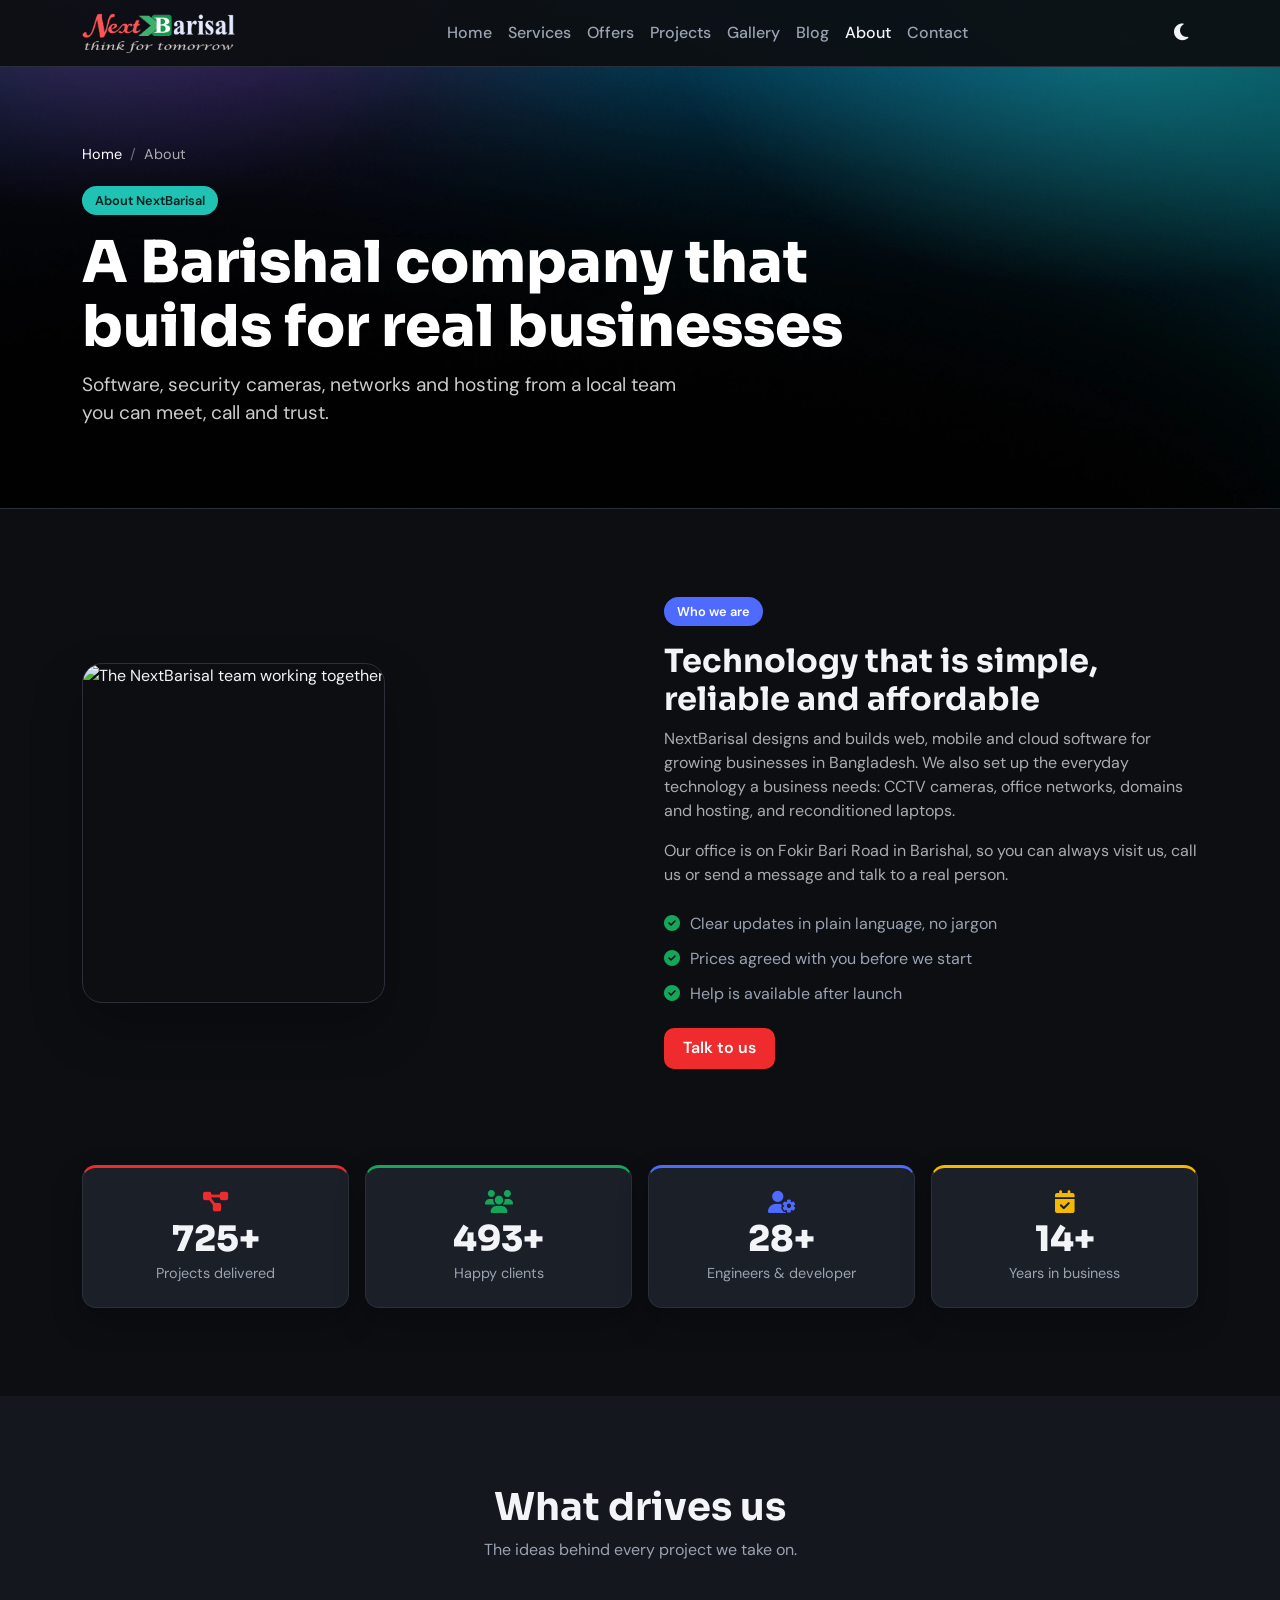
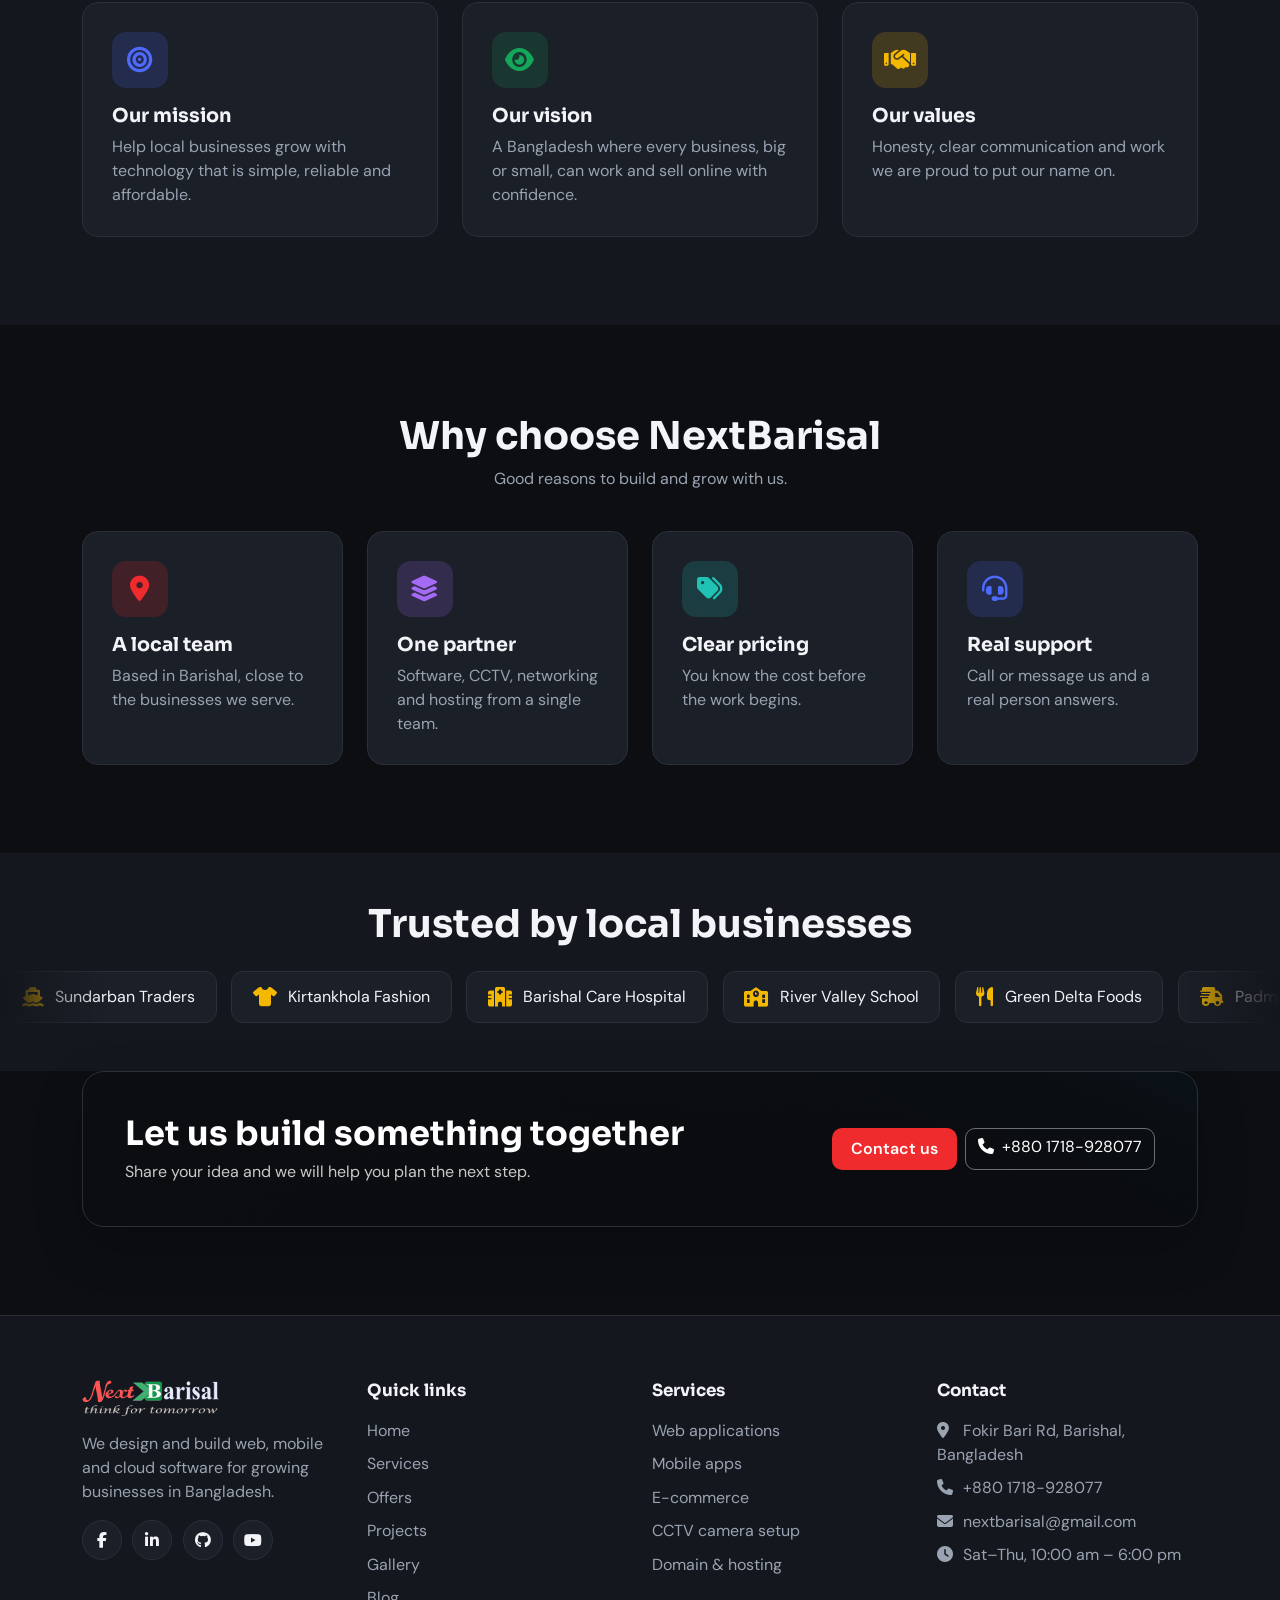
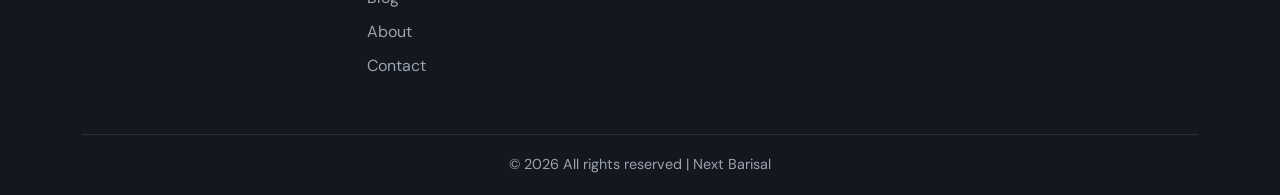
==== commit 299de588: "new update" ====
--- a/about.html
+++ b/about.html
@@ -5,13 +5,15 @@
   <meta charset="UTF-8">
   <meta name="viewport" content="width=device-width, initial-scale=1">
   <title>About | NextBarisal</title>
-  <meta name="description" content="About NextBarisal, a software company in Barishal building web, mobile and cloud products.">
+  <meta name="description"
+    content="About NextBarisal, a software company in Barishal building web, mobile and cloud products.">
   <link rel="icon" type="image/jpeg" href="assets/img/nextbarisal-fabicon.jpg">
   <link href="https://cdn.jsdelivr.net/npm/bootstrap@5.3.3/dist/css/bootstrap.min.css" rel="stylesheet">
   <link href="https://cdnjs.cloudflare.com/ajax/libs/font-awesome/6.5.2/css/all.min.css" rel="stylesheet">
-  <link href="https://fonts.googleapis.com/css2?family=Sora:wght@500;700;800&family=DM+Sans:wght@400;500&display=swap" rel="stylesheet">
+  <link href="https://fonts.googleapis.com/css2?family=Sora:wght@500;700;800&family=DM+Sans:wght@400;500&display=swap"
+    rel="stylesheet">
   <link href="assets/css/style.css" rel="stylesheet">
-  <script>try{var t=localStorage.getItem('nb-theme');if(t)document.documentElement.setAttribute('data-bs-theme',t)}catch(e){}</script>
+  <script>try { var t = localStorage.getItem('nb-theme'); if (t) document.documentElement.setAttribute('data-bs-theme', t) } catch (e) { }</script>
 </head>
 
 <body>
@@ -19,24 +21,36 @@
   <!-- NAVBAR -->
   <nav class="navbar navbar-expand-lg fixed-top nb-nav">
     <div class="container">
-      <a class="navbar-brand" href="index.html"><img class="logo-light" src="assets/img/nextbarisal-logo.png" alt="NextBarisal" height="40"><img class="logo-dark" src="assets/img/nextbarisal-logo-dark.png" alt="NextBarisal" height="40"></a>
+      <a class="navbar-brand" href="index.html"><img class="logo-light" src="assets/img/nextbarisal-logo.png"
+          alt="NextBarisal" height="40"><img class="logo-dark" src="assets/img/nextbarisal-logo-dark.png"
+          alt="NextBarisal" height="40"></a>
       <div class="offcanvas offcanvas-start" tabindex="-1" id="menu" aria-label="Menu">
         <div class="offcanvas-body align-items-lg-center">
           <ul class="navbar-nav mx-lg-auto">
-          <li class="nav-item"><a class="nav-link" href="index.html"><i class="fa-solid fa-house me-2 d-lg-none"></i>Home</a></li>
-          <li class="nav-item"><a class="nav-link" href="services.html"><i class="fa-solid fa-layer-group me-2 d-lg-none"></i>Services</a></li>
-          <li class="nav-item"><a class="nav-link" href="offers.html"><i class="fa-solid fa-tags me-2 d-lg-none"></i>Offers</a></li>
-          <li class="nav-item"><a class="nav-link" href="projects.html"><i class="fa-solid fa-briefcase me-2 d-lg-none"></i>Projects</a></li>
-          <li class="nav-item"><a class="nav-link" href="gallery.html"><i class="fa-solid fa-images me-2 d-lg-none"></i>Gallery</a></li>
-          <li class="nav-item"><a class="nav-link active" href="about.html" aria-current="page"><i class="fa-solid fa-circle-info me-2 d-lg-none"></i>About</a></li>
-          <li class="nav-item"><a class="nav-link" href="contact.html"><i class="fa-solid fa-envelope me-2 d-lg-none"></i>Contact</a></li>
+            <li class="nav-item"><a class="nav-link" href="index.html"><i
+                  class="fa-solid fa-house me-2 d-lg-none"></i>Home</a></li>
+            <li class="nav-item"><a class="nav-link" href="services.html"><i
+                  class="fa-solid fa-layer-group me-2 d-lg-none"></i>Services</a></li>
+            <li class="nav-item"><a class="nav-link" href="offers.html"><i
+                  class="fa-solid fa-tags me-2 d-lg-none"></i>Offers</a></li>
+            <li class="nav-item"><a class="nav-link" href="projects.html"><i
+                  class="fa-solid fa-briefcase me-2 d-lg-none"></i>Projects</a></li>
+            <li class="nav-item"><a class="nav-link" href="gallery.html"><i
+                  class="fa-solid fa-images me-2 d-lg-none"></i>Gallery</a></li>
+            <li class="nav-item"><a class="nav-link" href="blog.html"><i
+                  class="fa-solid fa-newspaper me-2 d-lg-none"></i>Blog</a></li>
+            <li class="nav-item"><a class="nav-link active" href="about.html" aria-current="page"><i
+                  class="fa-solid fa-circle-info me-2 d-lg-none"></i>About</a></li>
+            <li class="nav-item"><a class="nav-link" href="contact.html"><i
+                  class="fa-solid fa-envelope me-2 d-lg-none"></i>Contact</a></li>
           </ul>
         </div>
       </div>
       <div class="d-flex align-items-center gap-2 ms-auto ms-lg-0">
-        <button id="themeBtn" class="btn btn-plain" aria-label="Toggle dark and light mode"><i class="fa-solid fa-moon"></i></button>
-        <button class="btn btn-plain btn-login" data-bs-toggle="modal" data-bs-target="#loginModal">Login</button>
-        <button class="navbar-toggler" data-bs-toggle="offcanvas" data-bs-target="#menu" aria-controls="menu" aria-label="Open menu"><i class="fa-solid fa-bars"></i></button>
+        <button id="themeBtn" class="btn btn-plain" aria-label="Toggle dark and light mode"><i
+            class="fa-solid fa-moon"></i></button>
+        <button class="navbar-toggler" data-bs-toggle="offcanvas" data-bs-target="#menu" aria-controls="menu"
+          aria-label="Open menu"><i class="fa-solid fa-bars"></i></button>
       </div>
     </div>
   </nav>
@@ -44,7 +58,10 @@
   <!-- PAGE HEADER -->
   <header class="page-hero ph-teal">
     <div class="container">
-      <ol class="crumbs"><li><a href="index.html">Home</a></li><li aria-current="page">About</li></ol>
+      <ol class="crumbs">
+        <li><a href="index.html">Home</a></li>
+        <li aria-current="page">About</li>
+      </ol>
       <span class="chip c-teal">About NextBarisal</span>
       <h1>A Barishal company that builds for real businesses</h1>
       <p>Software, security cameras, networks and hosting from a local team you can meet, call and trust.</p>
@@ -55,13 +72,17 @@
     <div class="container">
       <div class="row align-items-center g-5">
         <div class="col-lg-6 about-img">
-          <img src="https://images.unsplash.com/photo-1522071820081-009f0129c71c?w=1000&q=70" alt="The NextBarisal team working together" loading="lazy">
+          <img src="https://images.unsplash.com/photo-1522071820081-009f0129c71c?w=1000&q=70"
+            alt="The NextBarisal team working together" loading="lazy">
         </div>
         <div class="col-lg-6 about-text">
           <span class="chip c-blue">Who we are</span>
           <h2 class="mt-3">Technology that is simple, reliable and affordable</h2>
-          <p class="text-body-secondary">NextBarisal designs and builds web, mobile and cloud software for growing businesses in Bangladesh. We also set up the everyday technology a business needs: CCTV cameras, office networks, domains and hosting, and reconditioned laptops.</p>
-          <p class="text-body-secondary">Our office is on Fokir Bari Road in Barishal, so you can always visit us, call us or send a message and talk to a real person.</p>
+          <p class="text-body-secondary">NextBarisal designs and builds web, mobile and cloud software for growing
+            businesses in Bangladesh. We also set up the everyday technology a business needs: CCTV cameras, office
+            networks, domains and hosting, and reconditioned laptops.</p>
+          <p class="text-body-secondary">Our office is on Fokir Bari Road in Barishal, so you can always visit us, call
+            us or send a message and talk to a real person.</p>
           <ul class="check-list">
             <li><i class="fa-solid fa-circle-check"></i>Clear updates in plain language, no jargon</li>
             <li><i class="fa-solid fa-circle-check"></i>Prices agreed with you before we start</li>
@@ -103,9 +124,24 @@
         <p>The ideas behind every project we take on.</p>
       </div>
       <div class="row g-4">
-        <div class="col-md-4"><article class="card-nb s-blue"><i class="fa-solid fa-bullseye"></i><h3>Our mission</h3><p>Help local businesses grow with technology that is simple, reliable and affordable.</p></article></div>
-        <div class="col-md-4"><article class="card-nb s-green"><i class="fa-solid fa-eye"></i><h3>Our vision</h3><p>A Bangladesh where every business, big or small, can work and sell online with confidence.</p></article></div>
-        <div class="col-md-4"><article class="card-nb s-yellow"><i class="fa-solid fa-handshake"></i><h3>Our values</h3><p>Honesty, clear communication and work we are proud to put our name on.</p></article></div>
+        <div class="col-md-4">
+          <article class="card-nb s-blue"><i class="fa-solid fa-bullseye"></i>
+            <h3>Our mission</h3>
+            <p>Help local businesses grow with technology that is simple, reliable and affordable.</p>
+          </article>
+        </div>
+        <div class="col-md-4">
+          <article class="card-nb s-green"><i class="fa-solid fa-eye"></i>
+            <h3>Our vision</h3>
+            <p>A Bangladesh where every business, big or small, can work and sell online with confidence.</p>
+          </article>
+        </div>
+        <div class="col-md-4">
+          <article class="card-nb s-yellow"><i class="fa-solid fa-handshake"></i>
+            <h3>Our values</h3>
+            <p>Honesty, clear communication and work we are proud to put our name on.</p>
+          </article>
+        </div>
       </div>
     </div>
   </section>
@@ -117,10 +153,30 @@
         <p>Good reasons to build and grow with us.</p>
       </div>
       <div class="row g-4">
-        <div class="col-md-6 col-lg-3"><article class="card-nb s-red"><i class="fa-solid fa-location-dot"></i><h3>A local team</h3><p>Based in Barishal, close to the businesses we serve.</p></article></div>
-        <div class="col-md-6 col-lg-3"><article class="card-nb s-purple"><i class="fa-solid fa-layer-group"></i><h3>One partner</h3><p>Software, CCTV, networking and hosting from a single team.</p></article></div>
-        <div class="col-md-6 col-lg-3"><article class="card-nb s-teal"><i class="fa-solid fa-tags"></i><h3>Clear pricing</h3><p>You know the cost before the work begins.</p></article></div>
-        <div class="col-md-6 col-lg-3"><article class="card-nb s-blue"><i class="fa-solid fa-headset"></i><h3>Real support</h3><p>Call or message us and a real person answers.</p></article></div>
+        <div class="col-md-6 col-lg-3">
+          <article class="card-nb s-red"><i class="fa-solid fa-location-dot"></i>
+            <h3>A local team</h3>
+            <p>Based in Barishal, close to the businesses we serve.</p>
+          </article>
+        </div>
+        <div class="col-md-6 col-lg-3">
+          <article class="card-nb s-purple"><i class="fa-solid fa-layer-group"></i>
+            <h3>One partner</h3>
+            <p>Software, CCTV, networking and hosting from a single team.</p>
+          </article>
+        </div>
+        <div class="col-md-6 col-lg-3">
+          <article class="card-nb s-teal"><i class="fa-solid fa-tags"></i>
+            <h3>Clear pricing</h3>
+            <p>You know the cost before the work begins.</p>
+          </article>
+        </div>
+        <div class="col-md-6 col-lg-3">
+          <article class="card-nb s-blue"><i class="fa-solid fa-headset"></i>
+            <h3>Real support</h3>
+            <p>Call or message us and a real person answers.</p>
+          </article>
+        </div>
       </div>
     </div>
   </section>
@@ -166,7 +222,8 @@
     <div class="container">
       <div class="row g-4 foot-top">
         <div class="col-sm-6 col-lg-3">
-          <img class="logo-light" src="assets/img/nextbarisal-logo.png" alt="NextBarisal" height="36"><img class="logo-dark" src="assets/img/nextbarisal-logo-dark.png" alt="NextBarisal" height="36">
+          <img class="logo-light" src="assets/img/nextbarisal-logo.png" alt="NextBarisal" height="36"><img
+            class="logo-dark" src="assets/img/nextbarisal-logo-dark.png" alt="NextBarisal" height="36">
           <p class="mt-3">We design and build web, mobile and cloud software for growing businesses in Bangladesh.</p>
           <div class="social">
             <a href="#" aria-label="Facebook"><i class="fa-brands fa-facebook-f"></i></a>
@@ -183,6 +240,7 @@
             <li><a href="offers.html">Offers</a></li>
             <li><a href="projects.html">Projects</a></li>
             <li><a href="gallery.html">Gallery</a></li>
+            <li><a href="blog.html">Blog</a></li>
             <li><a href="about.html">About</a></li>
             <li><a href="contact.html">Contact</a></li>
           </ul>
@@ -202,7 +260,8 @@
           <ul class="list-unstyled">
             <li><i class="fa-solid fa-location-dot"></i> Fokir Bari Rd, Barishal, Bangladesh</li>
             <li><i class="fa-solid fa-phone"></i> <a href="tel:+8801718928077">+880 1718-928077</a></li>
-            <li><i class="fa-solid fa-envelope"></i> <a href="mailto:nextbarisal@gmail.com">nextbarisal@gmail.com</a></li>
+            <li><i class="fa-solid fa-envelope"></i> <a href="mailto:nextbarisal@gmail.com">nextbarisal@gmail.com</a>
+            </li>
             <li><i class="fa-solid fa-clock"></i> Sat–Thu, 10:00 am – 6:00 pm</li>
           </ul>
         </div>
@@ -218,29 +277,8 @@
     </div>
   </footer>
 
-<div class="modal fade" id="loginModal" tabindex="-1" aria-labelledby="loginTitle" aria-hidden="true">
-    <div class="modal-dialog modal-dialog-centered">
-      <div class="modal-content">
-        <div class="modal-header">
-          <h2 class="modal-title fs-5" id="loginTitle">Login to NextBarisal</h2><button type="button" class="btn-close"
-            data-bs-dismiss="modal" aria-label="Close"></button>
-        </div>
-        <form id="loginForm" class="modal-body" novalidate>
-          <div class="mb-3"><label class="form-label" for="lEmail">Email</label><input type="email" id="lEmail"
-              class="form-control" placeholder="you@example.com" required></div>
-          <div class="mb-3"><label class="form-label" for="lPass">Password</label><input type="password" id="lPass"
-              class="form-control" placeholder="Your password" required></div>
-          <div class="form-check mb-3"><input class="form-check-input" type="checkbox" id="lRem"><label
-              class="form-check-label" for="lRem">Remember me</label></div>
-          <button class="btn btn-nb w-100">Login</button>
-          <div id="loginMsg" class="mt-3 small"></div>
-        </form>
-      </div>
-    </div>
-  </div>
-
   <script src="https://cdn.jsdelivr.net/npm/bootstrap@5.3.3/dist/js/bootstrap.bundle.min.js"></script>
   <script src="assets/js/main.js"></script>
 </body>
 
-</html>
+</html>
--- a/assets/css/style.css
+++ b/assets/css/style.css
@@ -1,210 +1,1199 @@
-:root{--red:#ef2b2d;--green:#14a65a;--blue:#4f6bff;--yellow:#f5b800;--purple:#a46bf5;--teal:#1fc2b3;
---bg:#0c0e12;--bg2:#14171d;--card:#1b1f27;--line:#2a2f3a;--text:#f2f4f8;--muted:#9aa3b2}
-[data-bs-theme="light"]{--bg:#ffffff;--bg2:#f3f5f8;--card:#ffffff;--line:#e1e5ec;--text:#14171d;--muted:#5b6475}
-html{scroll-behavior:smooth}
-body{font-family:'DM Sans',sans-serif;background:var(--bg);color:var(--text)}
-h1,h2,h3{font-family:'Sora',sans-serif;font-weight:700}
-.py-6{padding:5.5rem 0}.alt{background:var(--bg2)}
-.head{margin-bottom:2.5rem}.head h2{font-size:clamp(1.7rem,3vw,2.4rem)}.head p{color:var(--muted);max-width:52ch}
-.text-center.head p{margin-inline:auto}
+:root {
+   --red: #ef2b2d;
+   --green: #14a65a;
+   --blue: #4f6bff;
+   --yellow: #f5b800;
+   --purple: #a46bf5;
+   --teal: #1fc2b3;
+   --bg: #0c0e12;
+   --bg2: #14171d;
+   --card: #1b1f27;
+   --line: #2a2f3a;
+   --text: #f2f4f8;
+   --muted: #9aa3b2
+}
+
+[data-bs-theme="light"] {
+   --bg: #ffffff;
+   --bg2: #f3f5f8;
+   --card: #ffffff;
+   --line: #e1e5ec;
+   --text: #14171d;
+   --muted: #5b6475
+}
+
+html {
+   scroll-behavior: smooth
+}
+
+body {
+   font-family: 'DM Sans', sans-serif;
+   background: var(--bg);
+   color: var(--text)
+}
+
+h1,
+h2,
+h3 {
+   font-family: 'Sora', sans-serif;
+   font-weight: 700
+}
+
+.py-6 {
+   padding: 5.5rem 0
+}
+
+.alt {
+   background: var(--bg2)
+}
+
+.head {
+   margin-bottom: 2.5rem
+}
+
+.head h2 {
+   font-size: clamp(1.7rem, 3vw, 2.4rem)
+}
+
+.head p {
+   color: var(--muted);
+   max-width: 52ch
+}
+
+.text-center.head p {
+   margin-inline: auto
+}
 
 /* nav */
-.nb-nav{background:color-mix(in srgb,var(--bg) 94%,transparent);border-bottom:1px solid var(--line)}
-.nb-nav .nav-link{color:var(--muted);font-weight:500}.nb-nav .nav-link:hover{color:var(--text)}
-.navbar-toggler{color:var(--text);border:1px solid var(--line)}
-.btn-nb{background:var(--red);color:#fff;border:0;font-weight:600;border-radius:10px;padding:.55rem 1.2rem}
-.btn-nb:hover{background:#d11f21;color:#fff}
-.btn-ghost{border:1px solid #ffffff66;color:#fff;border-radius:10px}.btn-ghost:hover{background:#fff;color:#000}
-.btn-icon{width:42px;height:42px;border-radius:50%;border:1px solid var(--line);color:var(--text);background:var(--card)}
-.btn-icon:hover{border-color:var(--yellow);color:var(--yellow)}
+.nb-nav {
+   background: color-mix(in srgb, var(--bg) 94%, transparent);
+   border-bottom: 1px solid var(--line)
+}
+
+.nb-nav .nav-link {
+   color: var(--muted);
+   font-weight: 500
+}
+
+.nb-nav .nav-link:hover {
+   color: var(--text)
+}
+
+.navbar-toggler {
+   color: var(--text);
+   border: 1px solid var(--line)
+}
+
+.btn-nb {
+   background: var(--red);
+   color: #fff;
+   border: 0;
+   font-weight: 600;
+   border-radius: 10px;
+   padding: .55rem 1.2rem
+}
+
+.btn-nb:hover {
+   background: #d11f21;
+   color: #fff
+}
+
+.btn-ghost {
+   border: 1px solid #ffffff66;
+   color: #fff;
+   border-radius: 10px
+}
+
+.btn-ghost:hover {
+   background: #fff;
+   color: #000
+}
+
+.btn-icon {
+   width: 42px;
+   height: 42px;
+   border-radius: 50%;
+   border: 1px solid var(--line);
+   color: var(--text);
+   background: var(--card)
+}
+
+.btn-icon:hover {
+   border-color: var(--yellow);
+   color: var(--yellow)
+}
 
 /* hero */
-#home .carousel-item{min-height:100vh;overflow:hidden;background:#0c0e12}
-.hero-bg{position:absolute;inset:0;background:linear-gradient(135deg,#1b2233,#0c0e12);background-image:var(--img);background-size:cover;background-position:center;transform:scale(1)}
-.hero-bg::after{content:"";position:absolute;inset:0;background:linear-gradient(90deg,#0c0e12f0 0,#0c0e12b8 45%,#0c0e1255 100%)}
-#home .carousel-item.active .hero-bg{animation:heroZoom 7s ease-out forwards}
-.hero-wrap{position:absolute;inset:0;display:flex;align-items:center;padding:5rem 0;color:#fff}
-.hero-wrap .container>*{opacity:0;transform:translateY(24px)}
-#home .carousel-item.active .hero-wrap .container>*{animation:heroUp .8s ease forwards}
-#home .carousel-item.active .hero-wrap .container>:nth-child(2){animation-delay:.12s}
-#home .carousel-item.active .hero-wrap .container>:nth-child(3){animation-delay:.24s}
-#home .carousel-item.active .hero-wrap .container>:nth-child(4){animation-delay:.36s}
-.hero-title{font-size:clamp(2rem,5.5vw,3.8rem);font-weight:800;line-height:1.1;margin:1rem 0 .8rem;max-width:720px}
-.hero-text{font-size:clamp(1rem,2vw,1.2rem);max-width:540px;color:#ffffffd9;margin-bottom:1.6rem}
-@keyframes heroZoom{to{transform:scale(1.12)}}
-@keyframes heroUp{to{opacity:1;transform:none}}
-@media (prefers-reduced-motion:reduce){#home *{animation:none!important}.hero-wrap .container>*{opacity:1;transform:none}}
+#home .carousel-item {
+   min-height: 100vh;
+   overflow: hidden;
+   background: #0c0e12
+}
+
+.hero-bg {
+   position: absolute;
+   inset: 0;
+   background: linear-gradient(135deg, #1b2233, #0c0e12);
+   background-image: var(--img);
+   background-size: cover;
+   background-position: center;
+   transform: scale(1)
+}
+
+#home .carousel-item.active .hero-bg {
+   animation: heroZoom 7s ease-out forwards
+}
+
+.hero-wrap {
+   position: absolute;
+   inset: 0;
+   display: flex;
+   align-items: center;
+   padding: 5rem 0;
+   color: #fff
+}
+
+.hero-wrap .container>* {
+   opacity: 0;
+   transform: translateY(24px)
+}
+
+#home .carousel-item.active .hero-wrap .container>* {
+   animation: heroUp .8s ease forwards
+}
+
+#home .carousel-item.active .hero-wrap .container>:nth-child(2) {
+   animation-delay: .12s
+}
+
+#home .carousel-item.active .hero-wrap .container>:nth-child(3) {
+   animation-delay: .24s
+}
+
+#home .carousel-item.active .hero-wrap .container>:nth-child(4) {
+   animation-delay: .36s
+}
+
+.hero-title {
+   font-size: clamp(2rem, 5.5vw, 3.8rem);
+   font-weight: 800;
+   line-height: 1.1;
+   margin: 1rem 0 .8rem;
+   max-width: 720px
+}
+
+.hero-text {
+   font-size: clamp(1rem, 2vw, 1.2rem);
+   max-width: 540px;
+   color: #ffffffd9;
+   margin-bottom: 1.6rem
+}
+
+@keyframes heroZoom {
+   to {
+      transform: scale(1.12)
+   }
+}
+
+@keyframes heroUp {
+   to {
+      opacity: 1;
+      transform: none
+   }
+}
+
+@media (prefers-reduced-motion:reduce) {
+   #home * {
+      animation: none !important
+   }
+
+   .hero-wrap .container>* {
+      opacity: 1;
+      transform: none
+   }
+}
 
 /* chips & accents */
-.chip{display:inline-block;font-size:.8rem;font-weight:600;padding:.3rem .8rem;border-radius:99px;color:#fff}
-.c-red{background:var(--red)}.c-green{background:var(--green)}.c-blue{background:var(--blue)}
-.c-yellow{background:var(--yellow);color:#111}.c-purple{background:var(--purple)}.c-teal{background:var(--teal);color:#08201e}
-.s-red{--c:var(--red);color:var(--c)}.s-green{--c:var(--green);color:var(--c)}.s-blue{--c:var(--blue);color:var(--c)}
-.s-yellow{--c:var(--yellow);color:var(--c)}.s-purple{--c:var(--purple);color:var(--c)}.s-teal{--c:var(--teal);color:var(--c)}
+.chip {
+   display: inline-block;
+   font-size: .8rem;
+   font-weight: 600;
+   padding: .3rem .8rem;
+   border-radius: 99px;
+   color: #fff
+}
+
+.c-red {
+   background: var(--red)
+}
+
+.c-green {
+   background: var(--green)
+}
+
+.c-blue {
+   background: var(--blue)
+}
+
+.c-yellow {
+   background: var(--yellow);
+   color: #111
+}
+
+.c-purple {
+   background: var(--purple)
+}
+
+.c-teal {
+   background: var(--teal);
+   color: #08201e
+}
+
+.s-red {
+   --c: var(--red);
+   color: var(--c)
+}
+
+.s-green {
+   --c: var(--green);
+   color: var(--c)
+}
+
+.s-blue {
+   --c: var(--blue);
+   color: var(--c)
+}
+
+.s-yellow {
+   --c: var(--yellow);
+   color: var(--c)
+}
+
+.s-purple {
+   --c: var(--purple);
+   color: var(--c)
+}
+
+.s-teal {
+   --c: var(--teal);
+   color: var(--c)
+}
 
 /* stats */
-.stats{padding:0 0 5.5rem}
-.stat{background:var(--card);border:1px solid var(--line);border-top:3px solid var(--c);border-radius:14px;padding:1.4rem 1rem;box-shadow:0 14px 30px #0004}
-.stat i{font-size:1.4rem}.stat b{display:block;font:800 2.2rem 'Sora';color:var(--text)}.stat span{color:var(--muted);font-size:.9rem}
+.stats {
+   padding: 0 0 5.5rem
+}
+
+.stat {
+   background: var(--card);
+   border: 1px solid var(--line);
+   border-top: 3px solid var(--c);
+   border-radius: 14px;
+   padding: 1.4rem 1rem;
+   box-shadow: 0 14px 30px #0004
+}
+
+.stat i {
+   font-size: 1.4rem
+}
+
+.stat b {
+   display: block;
+   font: 800 2.2rem 'Sora';
+   color: var(--text)
+}
+
+.stat span {
+   color: var(--muted);
+   font-size: .9rem
+}
 
 /* service cards */
-.card-nb{height:100%;background:var(--card);border:1px solid var(--line);border-radius:16px;padding:1.8rem;transition:.25s}
-.card-nb:hover{transform:translateY(-6px);border-color:var(--c)}
-.card-nb>i{font-size:1.6rem;width:56px;height:56px;display:grid;place-items:center;border-radius:14px;background:color-mix(in srgb,var(--c) 18%,transparent);margin-bottom:1rem}
-.card-nb h3{font-size:1.2rem;color:var(--text)}.card-nb p{color:var(--muted);margin:0}
+.card-nb {
+   height: 100%;
+   background: var(--card);
+   border: 1px solid var(--line);
+   border-radius: 16px;
+   padding: 1.8rem;
+   transition: .25s
+}
+
+.card-nb:hover {
+   transform: translateY(-6px);
+   border-color: var(--c)
+}
+
+.card-nb>i {
+   font-size: 1.6rem;
+   width: 56px;
+   height: 56px;
+   display: grid;
+   place-items: center;
+   border-radius: 14px;
+   background: color-mix(in srgb, var(--c) 18%, transparent);
+   margin-bottom: 1rem
+}
+
+.card-nb h3 {
+   font-size: 1.2rem;
+   color: var(--text)
+}
+
+.card-nb p {
+   color: var(--muted);
+   margin: 0
+}
 
 /* project slider */
-.slider{display:flex;gap:1.5rem;overflow-x:auto;scroll-snap-type:x mandatory;scrollbar-width:none;padding-bottom:.5rem}
-.slider::-webkit-scrollbar{display:none}
-.proj{flex:0 0 min(340px,85%);scroll-snap-align:start;background:var(--card);border:1px solid var(--line);border-radius:16px;overflow:hidden}
-.proj img{width:100%;height:200px;object-fit:cover}
-.proj div{padding:1.3rem}.proj h3{font-size:1.15rem;margin:.8rem 0 .4rem}.proj p{color:var(--muted);margin:0}
+.slider {
+   display: flex;
+   gap: 1.5rem;
+   overflow-x: auto;
+   scroll-snap-type: x mandatory;
+   scrollbar-width: none;
+   padding-bottom: .5rem
+}
+
+.slider::-webkit-scrollbar {
+   display: none
+}
+
+.proj {
+   flex: 0 0 min(340px, 85%);
+   scroll-snap-align: start;
+   background: var(--card);
+   border: 1px solid var(--line);
+   border-radius: 16px;
+   overflow: hidden
+}
+
+.proj img {
+   width: 100%;
+   height: 200px;
+   object-fit: cover
+}
+
+.proj div {
+   padding: 1.3rem
+}
+
+.proj h3 {
+   font-size: 1.15rem;
+   margin: .8rem 0 .4rem
+}
+
+.proj p {
+   color: var(--muted);
+   margin: 0
+}
 
 /* reviews */
-.review{background:var(--card);border:1px solid var(--line);border-left:4px solid var(--yellow);border-radius:16px;padding:2rem;margin:0}
-.review .stars{color:var(--yellow);letter-spacing:3px}.review p{font-size:1.2rem;margin:.8rem 0 1.4rem}
-.review footer{display:flex;align-items:center;gap:.8rem;color:var(--muted);font-size:.95rem}.review footer img{width:44px;height:44px;border-radius:50%}
+.review {
+   background: var(--card);
+   border: 1px solid var(--line);
+   border-left: 4px solid var(--yellow);
+   border-radius: 16px;
+   padding: 2rem;
+   margin: 0
+}
+
+.review .stars {
+   color: var(--yellow);
+   letter-spacing: 3px
+}
+
+.review p {
+   font-size: 1.2rem;
+   margin: .8rem 0 1.4rem
+}
+
+.review footer {
+   display: flex;
+   align-items: center;
+   gap: .8rem;
+   color: var(--muted);
+   font-size: .95rem
+}
+
+.review footer img {
+   width: 44px;
+   height: 44px;
+   border-radius: 50%
+}
 
 /* contact */
-.contact-list li{padding:.7rem 0;border-bottom:1px solid var(--line);color:var(--muted)}.contact-list i{width:28px}
-.mapwrap iframe{width:100%;height:220px;border:0;border-radius:14px}
-.form-control{background:var(--card);border:1px solid var(--line);color:var(--text);padding:.75rem 1rem;border-radius:10px}
-.form-control:focus{background:var(--card);color:var(--text);border-color:var(--yellow);box-shadow:0 0 0 3px #f5b80033}
+.contact-list li {
+   padding: .7rem 0;
+   border-bottom: 1px solid var(--line);
+   color: var(--muted)
+}
+
+.contact-list i {
+   width: 28px
+}
+
+.mapwrap iframe {
+   width: 100%;
+   height: 220px;
+   border: 0;
+   border-radius: 14px
+}
+
+.form-control {
+   background: var(--card);
+   border: 1px solid var(--line);
+   color: var(--text);
+   padding: .75rem 1rem;
+   border-radius: 10px
+}
+
+.form-control:focus {
+   background: var(--card);
+   color: var(--text);
+   border-color: var(--yellow);
+   box-shadow: 0 0 0 3px #f5b80033
+}
 
 /* footer */
-.foot{border-top:1px solid var(--line);background:var(--bg2);padding:4rem 0 0;color:var(--muted)}
-.social a{display:inline-grid;place-items:center;width:40px;height:40px;margin-left:.4rem;border-radius:50%;background:var(--card);border:1px solid var(--line);color:var(--text);text-decoration:none}
-.social a:hover{background:var(--yellow);color:#111}
-:focus-visible{outline:2px solid var(--yellow);outline-offset:2px}
-@media(prefers-reduced-motion:reduce){*{transition:none!important;scroll-behavior:auto!important}}
+.foot {
+   border-top: 1px solid var(--line);
+   background: var(--bg2);
+   padding: 4rem 0 0;
+   color: var(--muted)
+}
+
+.social a {
+   display: inline-grid;
+   place-items: center;
+   width: 40px;
+   height: 40px;
+   margin-left: .4rem;
+   border-radius: 50%;
+   background: var(--card);
+   border: 1px solid var(--line);
+   color: var(--text);
+   text-decoration: none
+}
+
+.social a:hover {
+   background: var(--yellow);
+   color: #111
+}
+
+:focus-visible {
+   outline: 2px solid var(--yellow);
+   outline-offset: 2px
+}
+
+@media(prefers-reduced-motion:reduce) {
+   * {
+      transition: none !important;
+      scroll-behavior: auto !important
+   }
+}
 
 /* mobile menu: slides in from the left */
-.offcanvas{--bs-offcanvas-bg:var(--bg2);--bs-offcanvas-color:var(--text);--bs-offcanvas-width:290px;border-right:1px solid var(--line)}
-@media(max-width:991.98px){
-  .nb-nav .nav-link{padding:.85rem 0;font-size:1.05rem;border-bottom:1px solid var(--line);color:var(--muted)}
-  .nb-nav .nav-link i{width:22px;color:var(--yellow)}
+.offcanvas {
+   --bs-offcanvas-bg: var(--bg2);
+   --bs-offcanvas-color: var(--text);
+   --bs-offcanvas-width: 290px;
+   border-right: 1px solid var(--line)
+}
+
+@media(max-width:991.98px) {
+   .nb-nav .nav-link {
+      padding: .85rem 0;
+      font-size: 1.05rem;
+      border-bottom: 1px solid var(--line);
+      color: var(--muted)
+   }
+
+   .nb-nav .nav-link i {
+      width: 22px;
+      color: var(--yellow)
+   }
 }
 
 /* footer */
-.foot h4{font:700 1.05rem 'Sora',sans-serif;color:var(--text);margin-bottom:1.1rem}
-.foot ul li{margin-bottom:.6rem}.foot ul li i{width:22px}
-.foot a{color:var(--muted);text-decoration:none}.foot a:hover{color:var(--yellow)}
-.foot .social{margin-top:1rem}.foot .social a{margin:0 .4rem 0 0;color:var(--text)}.foot .social a:hover{color:#111}
-.foot-top{padding-bottom:2.5rem}
-.copy{padding:1.2rem 0;font-size:.9rem}
-.foot-hr{border:0;border-top:1px solid var(--line);opacity:1;margin:0}
-
-[data-bs-theme="dark"] .mapwrap iframe{filter:invert(.9) hue-rotate(180deg) grayscale(.4)}
-@media(max-width:991.98px){.offcanvas-body{padding-top:1.5rem}}
+.foot h4 {
+   font: 700 1.05rem 'Sora', sans-serif;
+   color: var(--text);
+   margin-bottom: 1.1rem
+}
+
+.foot ul li {
+   margin-bottom: .6rem
+}
+
+.foot ul li i {
+   width: 22px
+}
+
+.foot a {
+   color: var(--muted);
+   text-decoration: none
+}
+
+.foot a:hover {
+   color: var(--yellow)
+}
+
+.foot .social {
+   margin-top: 1rem
+}
+
+.foot .social a {
+   margin: 0 .4rem 0 0;
+   color: var(--text)
+}
+
+.foot .social a:hover {
+   color: #111
+}
+
+.foot-top {
+   padding-bottom: 2.5rem
+}
+
+.copy {
+   padding: 1.2rem 0;
+   font-size: .9rem
+}
+
+.foot-hr {
+   border: 0;
+   border-top: 1px solid var(--line);
+   opacity: 1;
+   margin: 0
+}
+
+[data-bs-theme="dark"] .mapwrap iframe {
+   filter: invert(.9) hue-rotate(180deg) grayscale(.4)
+}
+
+@media(max-width:991.98px) {
+   .offcanvas-body {
+      padding-top: 1.5rem
+   }
+}
 
 /* small smooth marquee carousels */
-.marquee{overflow:hidden;-webkit-mask:linear-gradient(90deg,transparent,#000 8%,#000 92%,transparent);mask:linear-gradient(90deg,transparent,#000 8%,#000 92%,transparent)}
-.track{display:flex;gap:.9rem;width:max-content;animation:slide var(--d,30s) linear infinite}
-.marquee.rev .track{animation-direction:reverse}
-.marquee:hover .track{animation-play-state:paused}
-@keyframes slide{to{transform:translateX(calc(-50% - .45rem))}}
-.tool{flex:0 0 auto;width:88px;padding:.75rem .3rem;text-align:center;background:var(--card);border:1px solid var(--line);border-radius:12px}
-.tool i{font-size:1.7rem;display:block;margin-bottom:.3rem}.tool span{font-size:.78rem;color:var(--muted)}
-.client{flex:0 0 auto;display:flex;align-items:center;gap:.7rem;padding:.8rem 1.3rem;background:var(--card);border:1px solid var(--line);border-radius:12px;white-space:nowrap}
-.client i{color:var(--yellow);font-size:1.2rem}
+.marquee {
+   overflow: hidden;
+   -webkit-mask: linear-gradient(90deg, transparent, #000 8%, #000 92%, transparent);
+   mask: linear-gradient(90deg, transparent, #000 8%, #000 92%, transparent)
+}
+
+.track {
+   display: flex;
+   gap: .9rem;
+   width: max-content;
+   animation: slide var(--d, 30s) linear infinite
+}
+
+.marquee.rev .track {
+   animation-direction: reverse
+}
+
+.marquee:hover .track {
+   animation-play-state: paused
+}
+
+@keyframes slide {
+   to {
+      transform: translateX(calc(-50% - .45rem))
+   }
+}
+
+.tool {
+   flex: 0 0 auto;
+   width: 88px;
+   padding: .75rem .3rem;
+   text-align: center;
+   background: var(--card);
+   border: 1px solid var(--line);
+   border-radius: 12px
+}
+
+.tool i {
+   font-size: 1.7rem;
+   display: block;
+   margin-bottom: .3rem
+}
+
+.tool span {
+   font-size: .78rem;
+   color: var(--muted)
+}
+
+.client {
+   flex: 0 0 auto;
+   display: flex;
+   align-items: center;
+   gap: .7rem;
+   padding: .8rem 1.3rem;
+   background: var(--card);
+   border: 1px solid var(--line);
+   border-radius: 12px;
+   white-space: nowrap
+}
+
+.client i {
+   color: var(--yellow);
+   font-size: 1.2rem
+}
 
 
 /* gallery + lightbox */
-.gallery{display:grid;grid-template-columns:repeat(2,1fr);grid-auto-rows:140px;gap:.8rem}
-@media(min-width:768px){.gallery{grid-template-columns:repeat(4,1fr);grid-auto-rows:190px;gap:1rem}}
-.g-item{position:relative;padding:0;border:0;border-radius:14px;overflow:hidden;background:var(--card)}
-.g-item.big{grid-column:span 2;grid-row:span 2}.g-item.wide{grid-column:span 2}
-.g-item img{width:100%;height:100%;object-fit:cover;transition:transform .5s}
-.g-item i{position:absolute;inset:0;display:grid;place-items:center;font-size:1.6rem;color:#fff;background:#0c0e12aa;opacity:0;transition:opacity .3s}
-.g-item:hover img{transform:scale(1.08)}.g-item:hover i,.g-item:focus-visible i{opacity:1}
+.gallery {
+   display: grid;
+   grid-template-columns: repeat(2, 1fr);
+   grid-auto-rows: 140px;
+   gap: .8rem
+}
+
+@media(min-width:768px) {
+   .gallery {
+      grid-template-columns: repeat(4, 1fr);
+      grid-auto-rows: 190px;
+      gap: 1rem
+   }
+}
+
+.g-item {
+   position: relative;
+   padding: 0;
+   border: 0;
+   border-radius: 14px;
+   overflow: hidden;
+   background: var(--card)
+}
+
+.g-item.big {
+   grid-column: span 2;
+   grid-row: span 2
+}
+
+.g-item.wide {
+   grid-column: span 2
+}
+
+.g-item img {
+   width: 100%;
+   height: 100%;
+   object-fit: cover;
+   transition: transform .5s
+}
+
+.g-item i {
+   position: absolute;
+   inset: 0;
+   display: grid;
+   place-items: center;
+   font-size: 1.6rem;
+   color: #fff;
+   background: #0c0e12aa;
+   opacity: 0;
+   transition: opacity .3s
+}
+
+.g-item:hover img {
+   transform: scale(1.08)
+}
+
+.g-item:hover i,
+.g-item:focus-visible i {
+   opacity: 1
+}
 
 /* blog slider cards */
-.proj.sm{flex-basis:min(280px,80%)}.proj.sm img{height:150px}.proj.sm h3{font-size:1.05rem}
-.date{color:var(--muted)}.more{color:var(--yellow);text-decoration:none;font-weight:600;display:inline-block;margin-top:.7rem}
-@media(prefers-reduced-motion:reduce){.track{animation:none!important}.marquee{overflow:auto}}
+.proj.sm {
+   flex-basis: min(280px, 80%)
+}
+
+.proj.sm img {
+   height: 150px
+}
+
+.proj.sm h3 {
+   font-size: 1.05rem
+}
+
+.date {
+   color: var(--muted)
+}
+
+.more {
+   color: var(--yellow);
+   text-decoration: none;
+   font-weight: 600;
+   display: inline-block;
+   margin-top: .7rem
+}
+
+@media(prefers-reduced-motion:reduce) {
+   .track {
+      animation: none !important
+   }
+
+   .marquee {
+      overflow: auto
+   }
+}
 
 /* offers */
-.offers{background:linear-gradient(135deg,color-mix(in srgb,var(--red) 9%,var(--bg)),color-mix(in srgb,var(--blue) 8%,var(--bg)))}
-.offer{position:relative;height:100%;display:flex;flex-direction:column;color:var(--text);background:var(--card);border:1px solid var(--line);border-radius:18px;padding:2rem 1.6rem 1.6rem;transition:.25s}
-.offer:hover{border-color:var(--c);transform:translateY(-4px)}
-.off-badge{position:absolute;top:1rem;right:1rem;background:var(--c);color:#fff;border-radius:99px;padding:.25rem .8rem;font-size:.78rem;font-weight:700}
-.o-ico{font-size:1.6rem;width:56px;height:56px;display:grid;place-items:center;border-radius:14px;background:color-mix(in srgb,var(--c) 18%,transparent);margin-bottom:1rem}
-.offer h3{font-size:1.25rem}
-.price{margin:.4rem 0 1.1rem;color:var(--muted)}.price b{font:800 1.9rem 'Sora',sans-serif;color:var(--text);margin-left:.5rem}
-.price s+b{margin-left:.5rem}.price b:first-child{margin-left:0}
-.offer ul{list-style:none;padding:0;margin:0 0 1.5rem;flex:1}.offer li{padding:.4rem 0;color:var(--muted)}.offer li i{color:var(--c);margin-right:.6rem}
-.btn-offer{background:var(--c);color:#fff;border:0;font-weight:600;border-radius:10px;padding:.6rem}.btn-offer:hover{filter:brightness(1.12);color:#fff}
+.offers {
+   background: linear-gradient(135deg, color-mix(in srgb, var(--red) 9%, var(--bg)), color-mix(in srgb, var(--blue) 8%, var(--bg)))
+}
+
+.offer {
+   position: relative;
+   height: 100%;
+   display: flex;
+   flex-direction: column;
+   color: var(--text);
+   background: var(--card);
+   border: 1px solid var(--line);
+   border-radius: 18px;
+   padding: 2rem 1.6rem 1.6rem;
+   transition: .25s
+}
+
+.offer:hover {
+   border-color: var(--c);
+   transform: translateY(-4px)
+}
+
+.off-badge {
+   position: absolute;
+   top: 1rem;
+   right: 1rem;
+   background: var(--c);
+   color: #fff;
+   border-radius: 99px;
+   padding: .25rem .8rem;
+   font-size: .78rem;
+   font-weight: 700
+}
+
+.o-ico {
+   font-size: 1.6rem;
+   width: 56px;
+   height: 56px;
+   display: grid;
+   place-items: center;
+   border-radius: 14px;
+   background: color-mix(in srgb, var(--c) 18%, transparent);
+   margin-bottom: 1rem
+}
+
+.offer h3 {
+   font-size: 1.25rem
+}
+
+.price {
+   margin: .4rem 0 1.1rem;
+   color: var(--muted)
+}
+
+.price b {
+   font: 800 1.9rem 'Sora', sans-serif;
+   color: var(--text);
+   margin-left: .5rem
+}
+
+.price s+b {
+   margin-left: .5rem
+}
+
+.price b:first-child {
+   margin-left: 0
+}
+
+.offer ul {
+   list-style: none;
+   padding: 0;
+   margin: 0 0 1.5rem;
+   flex: 1
+}
+
+.offer li {
+   padding: .4rem 0;
+   color: var(--muted)
+}
+
+.offer li i {
+   color: var(--c);
+   margin-right: .6rem
+}
+
+.btn-offer {
+   background: var(--c);
+   color: #fff;
+   border: 0;
+   font-weight: 600;
+   border-radius: 10px;
+   padding: .6rem
+}
+
+.btn-offer:hover {
+   filter: brightness(1.12);
+   color: #fff
+}
 
 /* login modal */
-.modal-content{background:var(--card);color:var(--text);border:1px solid var(--line);border-radius:16px}
-.modal-header{border-color:var(--line)}
-.form-label{color:var(--muted)}
-@media(min-width:992px) and (max-width:1199.98px){.nb-nav .nav-link{padding-inline:.45rem;font-size:.93rem}}
+.modal-content {
+   background: var(--card);
+   color: var(--text);
+   border: 1px solid var(--line);
+   border-radius: 16px
+}
+
+.modal-header {
+   border-color: var(--line)
+}
+
+.form-label {
+   color: var(--muted)
+}
+
+@media(min-width:992px) and (max-width:1199.98px) {
+   .nb-nav .nav-link {
+      padding-inline: .45rem;
+      font-size: .93rem
+   }
+}
 
 /* top bar: icon/text only, no background */
-.btn-plain{background:none;border:0;color:var(--text);padding:.4rem .6rem;font-size:1rem;font-weight:500}
-#themeBtn{font-size:1.2rem}
-.btn-plain:hover,.btn-plain:focus-visible{background:none;color:var(--yellow)}
-
-.nb-nav .nav-link.active{color:var(--text)}
-
-.ic{width:1.1em;height:1.1em;fill:none;stroke:currentColor;stroke-width:1.7;stroke-linecap:round;stroke-linejoin:round;vertical-align:-.17em;margin-right:.55rem}
-.btn-plain .ic{margin-right:0;width:1.2em;height:1.2em}
-.foot ul li .ic{color:var(--text)}
-.btn-send{background:#14171d;color:#fff;border:1px solid #3a4152;font-weight:600;border-radius:10px;padding:.6rem 1.4rem}
-.btn-send:hover{background:#262c3a;color:#fff;border-color:var(--yellow)}
+.btn-plain {
+   background: none;
+   border: 0;
+   color: var(--text);
+   padding: .4rem .6rem;
+   font-size: 1rem;
+   font-weight: 500
+}
+
+#themeBtn {
+   font-size: 1.2rem
+}
+
+.btn-plain:hover,
+.btn-plain:focus-visible {
+   background: none;
+   color: var(--yellow)
+}
+
+.nb-nav .nav-link.active {
+   color: var(--text)
+}
+
+.ic {
+   width: 1.1em;
+   height: 1.1em;
+   fill: none;
+   stroke: currentColor;
+   stroke-width: 1.7;
+   stroke-linecap: round;
+   stroke-linejoin: round;
+   vertical-align: -.17em;
+   margin-right: .55rem
+}
+
+.btn-plain .ic {
+   margin-right: 0;
+   width: 1.2em;
+   height: 1.2em
+}
+
+.foot ul li .ic {
+   color: var(--text)
+}
+
+.btn-send {
+   background: #14171d;
+   color: #fff;
+   border: 1px solid #3a4152;
+   font-weight: 600;
+   border-radius: 10px;
+   padding: .6rem 1.4rem
+}
+
+.btn-send:hover {
+   background: #262c3a;
+   color: #fff;
+   border-color: var(--yellow)
+}
 
 /* websites and software we built */
-.site{height:100%;display:flex;gap:1rem;color:var(--text);background:var(--card);border:1px solid var(--line);border-radius:16px;padding:1.3rem}
-.site:hover{border-color:var(--c)}
-.s-ico{flex:0 0 56px;height:56px;display:grid;place-items:center;border-radius:14px;font-size:1.4rem;background:color-mix(in srgb,var(--c) 18%,transparent)}
-.site h3{font-size:1.1rem;margin:0 0 .3rem}.site .addr{color:var(--muted);font-size:.9rem;margin-bottom:.4rem}
-.site .url{color:var(--yellow);text-decoration:none;word-break:break-all;font-size:.92rem}.site .url:hover{text-decoration:underline}
-.site p{color:var(--muted);margin:.5rem 0 0;font-size:.95rem}
-.cat{position:relative;height:100%;color:var(--text);background:var(--card);border:1px solid var(--line);border-radius:16px;padding:1.5rem;transition:.25s}
-.cat:hover{border-color:var(--c);transform:translateY(-4px)}
-.cat .s-ico{margin-bottom:1rem}.cat h3{font-size:1.1rem;margin-bottom:.6rem}
-.cat .go{color:var(--c);text-decoration:none;font-weight:500;font-size:.95rem}
-.cat .go i{transition:transform .2s}.cat:hover .go i{transform:translateX(4px)}
-.cat-hero{padding:8rem 0 2.5rem}
-.s-ico.big{flex:0 0 72px;width:72px;height:72px;font-size:1.8rem}
-.chip-link{display:inline-block;padding:.4rem .9rem;margin:0 .4rem .6rem 0;border:1px solid var(--line);border-radius:99px;color:var(--muted);text-decoration:none;font-size:.9rem}
-.chip-link:hover{border-color:var(--yellow);color:var(--yellow)}
-.chip-link.active{background:var(--text);border-color:var(--text);color:var(--bg)}
+.site {
+   height: 100%;
+   display: flex;
+   gap: 1rem;
+   color: var(--text);
+   background: var(--card);
+   border: 1px solid var(--line);
+   border-radius: 16px;
+   padding: 1.3rem
+}
+
+.site:hover {
+   border-color: var(--c)
+}
+
+.s-ico {
+   flex: 0 0 56px;
+   height: 56px;
+   display: grid;
+   place-items: center;
+   border-radius: 14px;
+   font-size: 1.4rem;
+   background: color-mix(in srgb, var(--c) 18%, transparent)
+}
+
+.site h3 {
+   font-size: 1.1rem;
+   margin: 0 0 .3rem
+}
+
+.site .addr {
+   color: var(--muted);
+   font-size: .9rem;
+   margin-bottom: .4rem
+}
+
+.site .url {
+   color: var(--yellow);
+   text-decoration: none;
+   word-break: break-all;
+   font-size: .92rem
+}
+
+.site .url:hover {
+   text-decoration: underline
+}
+
+.site p {
+   color: var(--muted);
+   margin: .5rem 0 0;
+   font-size: .95rem
+}
+
+.cat {
+   position: relative;
+   height: 100%;
+   color: var(--text);
+   background: var(--card);
+   border: 1px solid var(--line);
+   border-radius: 16px;
+   padding: 1.5rem;
+   transition: .25s
+}
+
+.cat:hover {
+   border-color: var(--c);
+   transform: translateY(-4px)
+}
+
+.cat .s-ico {
+   margin-bottom: 1rem
+}
+
+.cat h3 {
+   font-size: 1.1rem;
+   margin-bottom: .6rem
+}
+
+.cat .go {
+   color: var(--c);
+   text-decoration: none;
+   font-weight: 500;
+   font-size: .95rem
+}
+
+.cat .go i {
+   transition: transform .2s
+}
+
+.cat:hover .go i {
+   transform: translateX(4px)
+}
+
+.cat-hero {
+   padding: 8rem 0 2.5rem
+}
+
+.s-ico.big {
+   flex: 0 0 72px;
+   width: 72px;
+   height: 72px;
+   font-size: 1.8rem
+}
+
+.chip-link {
+   display: inline-block;
+   padding: .4rem .9rem;
+   margin: 0 .4rem .6rem 0;
+   border: 1px solid var(--line);
+   border-radius: 99px;
+   color: var(--muted);
+   text-decoration: none;
+   font-size: .9rem
+}
+
+.chip-link:hover {
+   border-color: var(--yellow);
+   color: var(--yellow)
+}
+
+.chip-link.active {
+   background: var(--text);
+   border-color: var(--text);
+   color: var(--bg)
+}
 
 /* websites section background:
    dark mode = background image, light mode = white with a soft colour glow */
-html:not([data-bs-theme="light"]) #websites{--bg:#000;--bg2:#0b0d12;--card:#0d1016cc;--line:#ffffff24;--text:#f2f4f8;--muted:#a7b0bf;color:var(--text);background:#000 url(../img/background_color.jpg) center top/cover no-repeat}
-#websites .cat{backdrop-filter:blur(6px)}
-[data-bs-theme="light"] #websites{background:radial-gradient(60% 45% at 12% 0%,#e6d4fb 0%,transparent 70%),radial-gradient(60% 50% at 85% 0%,#bde4f7 0%,transparent 70%),#fff}
+html:not([data-bs-theme="light"]) #websites {
+   --bg: #000;
+   --bg2: #0b0d12;
+   --card: #0d1016cc;
+   --line: #ffffff24;
+   --text: #f2f4f8;
+   --muted: #a7b0bf;
+   color: var(--text);
+   background: #000 url(../img/background_color.jpg) center top/cover no-repeat
+}
+
+#websites .cat {
+   backdrop-filter: blur(6px)
+}
+
+[data-bs-theme="light"] #websites {
+   background: radial-gradient(60% 45% at 12% 0%, #e6d4fb 0%, transparent 70%), radial-gradient(60% 50% at 85% 0%, #bde4f7 0%, transparent 70%), #fff
+}
 
 /* social icons on the right side of every client card */
-.review footer{flex-wrap:wrap;row-gap:.6rem}
-.review .who{flex:1 1 200px;min-width:0}
-.review .vias{margin-left:auto;display:flex;gap:.4rem}
-.review .via{flex:none;display:inline-grid;place-items:center;width:26px;height:26px;border-radius:50%;font-size:.82rem;color:var(--c);background:color-mix(in srgb,var(--c) 14%,transparent)}
-.via-fb{--c:#1877f2}.via-ig{--c:#e4405f}.via-tw{--c:#1da1f2}.via-wa{--c:#25d366}
+.review footer {
+   flex-wrap: wrap;
+   row-gap: .6rem
+}
+
+.review .who {
+   flex: 1 1 200px;
+   min-width: 0
+}
+
+.review .vias {
+   margin-left: auto;
+   display: flex;
+   gap: .4rem
+}
+
+.review .via {
+   flex: none;
+   display: inline-grid;
+   place-items: center;
+   width: 26px;
+   height: 26px;
+   border-radius: 50%;
+   font-size: .82rem;
+   color: var(--c);
+   background: color-mix(in srgb, var(--c) 14%, transparent)
+}
+
+.via-fb {
+   --c: #1877f2
+}
+
+.via-ig {
+   --c: #e4405f
+}
+
+.via-tw {
+   --c: #1da1f2
+}
+
+.via-wa {
+   --c: #25d366
+}
 
 /* scroll reveal animations (added by main.js) */
-#contact{overflow-x:clip}
-[data-rv]{opacity:0;transition:opacity .8s ease,transform .8s cubic-bezier(.2,.7,.2,1);transition-delay:var(--rd,0s)}
-[data-rv="up"]{transform:translateY(40px)}
-[data-rv="zoom"]{transform:scale(.88)}
-[data-rv="left"]{transform:translateX(-40px)}
-[data-rv="right"]{transform:translateX(40px)}
-[data-rv].in{opacity:1;transform:none}
-@media (prefers-reduced-motion:reduce){[data-rv]{opacity:1!important;transform:none!important;transition:none!important}}
+#contact {
+   overflow-x: clip
+}
+
+[data-rv] {
+   opacity: 0;
+   transition: opacity .8s ease, transform .8s cubic-bezier(.2, .7, .2, 1);
+   transition-delay: var(--rd, 0s)
+}
+
+[data-rv="up"] {
+   transform: translateY(40px)
+}
+
+[data-rv="zoom"] {
+   transform: scale(.88)
+}
+
+[data-rv="left"] {
+   transform: translateX(-40px)
+}
+
+[data-rv="right"] {
+   transform: translateX(40px)
+}
+
+[data-rv].in {
+   opacity: 1;
+   transform: none
+}
+
+@media (prefers-reduced-motion:reduce) {
+   [data-rv] {
+      opacity: 1 !important;
+      transform: none !important;
+      transition: none !important
+   }
+}
 
 /* whole service card is clickable */
-.card-nb{position:relative}
-.card-nb h3 a{color:inherit;text-decoration:none}
-.card-nb:focus-within{border-color:var(--c)}
+.card-nb {
+   position: relative
+}
+
+.card-nb h3 a {
+   color: inherit;
+   text-decoration: none
+}
+
+.card-nb:focus-within {
+   border-color: var(--c)
+}
 
 /* special offers carousel: 1 card on phones, 2 on tablets, 3 on desktop */
-.offer-slider{padding-top:.8rem;padding-bottom:1rem}
-.offer-slider .offer{flex:0 0 85%;scroll-snap-align:start}
-@media(min-width:768px){.offer-slider .offer{flex-basis:calc((100% - 1.5rem)/2)}}
-@media(min-width:992px){.offer-slider .offer{flex-basis:calc((100% - 3rem)/3)}}
+.offer-slider {
+   padding-top: .8rem;
+   padding-bottom: 1rem
+}
+
+.offer-slider .offer {
+   flex: 0 0 85%;
+   scroll-snap-align: start
+}
+
+@media(min-width:768px) {
+   .offer-slider .offer {
+      flex-basis: calc((100% - 1.5rem)/2)
+   }
+}
+
+@media(min-width:992px) {
+   .offer-slider .offer {
+      flex-basis: calc((100% - 3rem)/3)
+   }
+}
 
 
 /* =====================================================================
@@ -212,122 +1201,710 @@
    ===================================================================== */
 
 /* page header banner (always dark, like the home hero) */
-.page-hero{position:relative;overflow:hidden;color:#fff;padding:9rem 0 5rem;border-bottom:1px solid var(--line);background:#000 url(../img/background_color.jpg) center top/cover no-repeat}
-.page-hero::before{content:"";position:absolute;inset:0;background:radial-gradient(50% 70% at 88% 8%,var(--g1,#4f6bff66),transparent 70%),radial-gradient(40% 60% at 8% 0%,var(--g2,#a46bf544),transparent 70%)}
-.page-hero .container{position:relative;z-index:1}
-.page-hero .container>*{animation:pageUp .8s ease both}
-.page-hero .container>:nth-child(2){animation-delay:.08s}
-.page-hero .container>:nth-child(3){animation-delay:.16s}
-.page-hero .container>:nth-child(4){animation-delay:.24s}
-.page-hero h1{font-size:clamp(2.1rem,5.5vw,3.6rem);font-weight:800;line-height:1.1;margin:1rem 0 .8rem;max-width:780px}
-.page-hero p{font-size:clamp(1rem,2vw,1.2rem);color:#ffffffcc;max-width:620px;margin:0}
-.crumbs{display:flex;flex-wrap:wrap;gap:.5rem;list-style:none;padding:0;margin:0 0 1.3rem;font-size:.9rem;color:#ffffffa6}
-.crumbs li+li::before{content:"/";margin-right:.5rem;opacity:.6}
-.crumbs a{color:#fff;text-decoration:none}.crumbs a:hover{color:var(--yellow)}
-.ph-red{--g1:#ef2b2d66;--g2:#f5b80044}.ph-blue{--g1:#4f6bff77;--g2:#a46bf544}.ph-green{--g1:#14a65a66;--g2:#1fc2b344}
-.ph-purple{--g1:#a46bf577;--g2:#4f6bff44}.ph-teal{--g1:#1fc2b366;--g2:#4f6bff44}.ph-yellow{--g1:#f5b80066;--g2:#ef2b2d44}
-@keyframes pageUp{from{opacity:0;transform:translateY(24px)}to{opacity:1;transform:none}}
-@media (prefers-reduced-motion:reduce){.page-hero .container>*{animation:none}}
+.page-hero {
+   position: relative;
+   overflow: hidden;
+   color: #fff;
+   padding: 9rem 0 5rem;
+   border-bottom: 1px solid var(--line);
+   background: #000 url(../img/background_color.jpg) center top/cover no-repeat
+}
+
+.page-hero::before {
+   content: "";
+   position: absolute;
+   inset: 0;
+   background: radial-gradient(50% 70% at 88% 8%, var(--g1, #4f6bff66), transparent 70%), radial-gradient(40% 60% at 8% 0%, var(--g2, #a46bf544), transparent 70%)
+}
+
+.page-hero .container {
+   position: relative;
+   z-index: 1
+}
+
+.page-hero .container>* {
+   animation: pageUp .8s ease both
+}
+
+.page-hero .container>:nth-child(2) {
+   animation-delay: .08s
+}
+
+.page-hero .container>:nth-child(3) {
+   animation-delay: .16s
+}
+
+.page-hero .container>:nth-child(4) {
+   animation-delay: .24s
+}
+
+.page-hero h1 {
+   font-size: clamp(2.1rem, 5.5vw, 3.6rem);
+   font-weight: 800;
+   line-height: 1.1;
+   margin: 1rem 0 .8rem;
+   max-width: 780px
+}
+
+.page-hero p {
+   font-size: clamp(1rem, 2vw, 1.2rem);
+   color: #ffffffcc;
+   max-width: 620px;
+   margin: 0
+}
+
+.crumbs {
+   display: flex;
+   flex-wrap: wrap;
+   gap: .5rem;
+   list-style: none;
+   padding: 0;
+   margin: 0 0 1.3rem;
+   font-size: .9rem;
+   color: #ffffffa6
+}
+
+.crumbs li+li::before {
+   content: "/";
+   margin-right: .5rem;
+   opacity: .6
+}
+
+.crumbs a {
+   color: #fff;
+   text-decoration: none
+}
+
+.crumbs a:hover {
+   color: var(--yellow)
+}
+
+.ph-red {
+   --g1: #ef2b2d66;
+   --g2: #f5b80044
+}
+
+.ph-blue {
+   --g1: #4f6bff77;
+   --g2: #a46bf544
+}
+
+.ph-green {
+   --g1: #14a65a66;
+   --g2: #1fc2b344
+}
+
+.ph-purple {
+   --g1: #a46bf577;
+   --g2: #4f6bff44
+}
+
+.ph-teal {
+   --g1: #1fc2b366;
+   --g2: #4f6bff44
+}
+
+.ph-yellow {
+   --g1: #f5b80066;
+   --g2: #ef2b2d44
+}
+
+@keyframes pageUp {
+   from {
+      opacity: 0;
+      transform: translateY(24px)
+   }
+
+   to {
+      opacity: 1;
+      transform: none
+   }
+}
+
+@media (prefers-reduced-motion:reduce) {
+   .page-hero .container>* {
+      animation: none
+   }
+}
 
 /* how-we-work steps */
-.step{position:relative;height:100%;color:var(--text);background:var(--card);border:1px solid var(--line);border-radius:16px;padding:1.8rem 1.5rem;transition:.25s}
-.step:hover{transform:translateY(-4px);border-color:var(--c)}
-.step .n{display:inline-grid;place-items:center;width:48px;height:48px;border-radius:14px;margin-bottom:1rem;font:800 1.05rem 'Sora',sans-serif;color:var(--c);background:color-mix(in srgb,var(--c) 16%,transparent)}
-.step h3{font-size:1.15rem;color:var(--text)}.step p{color:var(--muted);margin:0}
+.step {
+   position: relative;
+   height: 100%;
+   color: var(--text);
+   background: var(--card);
+   border: 1px solid var(--line);
+   border-radius: 16px;
+   padding: 1.8rem 1.5rem;
+   transition: .25s
+}
+
+.step:hover {
+   transform: translateY(-4px);
+   border-color: var(--c)
+}
+
+.step .n {
+   display: inline-grid;
+   place-items: center;
+   width: 48px;
+   height: 48px;
+   border-radius: 14px;
+   margin-bottom: 1rem;
+   font: 800 1.05rem 'Sora', sans-serif;
+   color: var(--c);
+   background: color-mix(in srgb, var(--c) 16%, transparent)
+}
+
+.step h3 {
+   font-size: 1.15rem;
+   color: var(--text)
+}
+
+.step p {
+   color: var(--muted);
+   margin: 0
+}
 
 /* call-to-action band */
-.cta-band{padding:0 0 5.5rem}
-.cta-box{display:flex;flex-wrap:wrap;gap:1.5rem;align-items:center;justify-content:space-between;padding:2.6rem;border-radius:22px;color:#fff;border:1px solid var(--line);box-shadow:0 20px 50px #0003;background:linear-gradient(135deg,#0c0e12ee,#0c0e12cc),url(../img/background_color.jpg) center/cover}
-.cta-box h2{font-size:clamp(1.5rem,3vw,2.1rem);margin-bottom:.4rem}.cta-box p{margin:0;color:#ffffffc7}
-@media(max-width:575.98px){.cta-box{padding:1.8rem}}
+.cta-band {
+   padding: 0 0 5.5rem
+}
+
+.cta-box {
+   display: flex;
+   flex-wrap: wrap;
+   gap: 1.5rem;
+   align-items: center;
+   justify-content: space-between;
+   padding: 2.6rem;
+   border-radius: 22px;
+   color: #fff;
+   border: 1px solid var(--line);
+   box-shadow: 0 20px 50px #0003;
+   background: linear-gradient(135deg, #0c0e12ee, #0c0e12cc), url(../img/background_color.jpg) center/cover
+}
+
+.cta-box h2 {
+   font-size: clamp(1.5rem, 3vw, 2.1rem);
+   margin-bottom: .4rem
+}
+
+.cta-box p {
+   margin: 0;
+   color: #ffffffc7
+}
+
+@media(max-width:575.98px) {
+   .cta-box {
+      padding: 1.8rem
+   }
+}
 
 /* offers page */
-.note-bar{display:flex;align-items:center;gap:.8rem;padding:1rem 1.3rem;border-radius:14px;margin-bottom:2.2rem;color:var(--text);background:color-mix(in srgb,var(--yellow) 14%,transparent);border:1px solid color-mix(in srgb,var(--yellow) 40%,transparent)}
-.note-bar i{color:var(--yellow);font-size:1.2rem}
+.note-bar {
+   display: flex;
+   align-items: center;
+   gap: .8rem;
+   padding: 1rem 1.3rem;
+   border-radius: 14px;
+   margin-bottom: 2.2rem;
+   color: var(--text);
+   background: color-mix(in srgb, var(--yellow) 14%, transparent);
+   border: 1px solid color-mix(in srgb, var(--yellow) 40%, transparent)
+}
+
+.note-bar i {
+   color: var(--yellow);
+   font-size: 1.2rem
+}
 
 /* projects page */
-.proj-grid .proj{height:100%}
-.filters{display:flex;flex-wrap:wrap;gap:.5rem;margin-bottom:2rem}
-.filter-btn{border:1px solid var(--line);background:var(--card);color:var(--muted);border-radius:99px;padding:.45rem 1rem;font-size:.9rem;font-weight:500;transition:.2s}
-.filter-btn:hover{border-color:var(--yellow);color:var(--yellow)}
-.filter-btn.active{background:var(--text);border-color:var(--text);color:var(--bg)}
-.pcard{height:100%;color:var(--text);background:var(--card);border:1px solid var(--line);border-radius:16px;padding:1.5rem;transition:.25s}
-.pcard:hover{transform:translateY(-4px);border-color:var(--c)}
-.pcard .top{display:flex;align-items:center;justify-content:space-between;gap:.6rem;margin-bottom:1rem}
-.pcard .s-ico{flex:0 0 46px;height:46px;font-size:1.15rem}
-.pcard .chip{text-transform:capitalize}
-.pcard h3{font-size:1.1rem;color:var(--text)}.pcard p{color:var(--muted);margin:.4rem 0 1rem}
-.pcard .meta{color:var(--muted);font-size:.88rem}.pcard .meta i{color:var(--c);margin-right:.45rem}
+.proj-grid .proj {
+   height: 100%
+}
+
+.filters {
+   display: flex;
+   flex-wrap: wrap;
+   gap: .5rem;
+   margin-bottom: 2rem
+}
+
+.filter-btn {
+   border: 1px solid var(--line);
+   background: var(--card);
+   color: var(--muted);
+   border-radius: 99px;
+   padding: .45rem 1rem;
+   font-size: .9rem;
+   font-weight: 500;
+   transition: .2s
+}
+
+.filter-btn:hover {
+   border-color: var(--yellow);
+   color: var(--yellow)
+}
+
+.filter-btn.active {
+   background: var(--text);
+   border-color: var(--text);
+   color: var(--bg)
+}
+
+.pcard {
+   height: 100%;
+   color: var(--text);
+   background: var(--card);
+   border: 1px solid var(--line);
+   border-radius: 16px;
+   padding: 1.5rem;
+   transition: .25s
+}
+
+.pcard:hover {
+   transform: translateY(-4px);
+   border-color: var(--c)
+}
+
+.pcard .top {
+   display: flex;
+   align-items: center;
+   justify-content: space-between;
+   gap: .6rem;
+   margin-bottom: 1rem
+}
+
+.pcard .s-ico {
+   flex: 0 0 46px;
+   height: 46px;
+   font-size: 1.15rem
+}
+
+.pcard .chip {
+   text-transform: capitalize
+}
+
+.pcard h3 {
+   font-size: 1.1rem;
+   color: var(--text)
+}
+
+.pcard p {
+   color: var(--muted);
+   margin: .4rem 0 1rem
+}
+
+.pcard .meta {
+   color: var(--muted);
+   font-size: .88rem
+}
+
+.pcard .meta i {
+   color: var(--c);
+   margin-right: .45rem
+}
 
 /* about page */
-.about-img img{width:100%;height:100%;min-height:340px;max-height:460px;object-fit:cover;border-radius:20px;border:1px solid var(--line);box-shadow:0 24px 50px #0004}
-.check-list{list-style:none;padding:0;margin:1.2rem 0 0}
-.check-list li{padding:.35rem 0;color:var(--muted)}.check-list i{color:var(--green);margin-right:.6rem}
-.stats.pt{padding-top:.5rem}
+.about-img img {
+   width: 100%;
+   height: 100%;
+   min-height: 340px;
+   max-height: 460px;
+   object-fit: cover;
+   border-radius: 20px;
+   border: 1px solid var(--line);
+   box-shadow: 0 24px 50px #0004
+}
+
+.check-list {
+   list-style: none;
+   padding: 0;
+   margin: 1.2rem 0 0
+}
+
+.check-list li {
+   padding: .35rem 0;
+   color: var(--muted)
+}
+
+.check-list i {
+   color: var(--green);
+   margin-right: .6rem
+}
+
+.stats.pt {
+   padding-top: .5rem
+}
 
 /* contact page */
-.info-card{display:block;height:100%;text-decoration:none;color:var(--text);background:var(--card);border:1px solid var(--line);border-radius:16px;padding:1.5rem;transition:.25s}
-a.info-card:hover{transform:translateY(-4px);border-color:var(--c);color:var(--text)}
-.info-card .ico{display:grid;place-items:center;width:52px;height:52px;border-radius:14px;font-size:1.25rem;margin-bottom:1rem;color:var(--c);background:color-mix(in srgb,var(--c) 16%,transparent)}
-.info-card h3{font-size:1.05rem;margin-bottom:.3rem;color:var(--text)}
-.info-card p{margin:0;color:var(--muted);font-size:.95rem;word-break:break-word}
-.form-card{height:100%;background:var(--card);border:1px solid var(--line);border-radius:18px;padding:2rem}
-.form-select{background-color:var(--card);border:1px solid var(--line);color:var(--text);padding:.75rem 1rem;border-radius:10px}
-.form-select:focus{background-color:var(--card);color:var(--text);border-color:var(--yellow);box-shadow:0 0 0 3px #f5b80033}
-.contact-map{height:100%;min-height:420px;border-radius:18px;overflow:hidden;border:1px solid var(--line)}
-.contact-map iframe{display:block;width:100%;height:100%;min-height:420px;border:0}
-[data-bs-theme="dark"] .contact-map iframe{filter:invert(.9) hue-rotate(180deg) grayscale(.4)}
-.pb-0{padding-bottom:0!important}
+.info-card {
+   display: block;
+   height: 100%;
+   text-decoration: none;
+   color: var(--text);
+   background: var(--card);
+   border: 1px solid var(--line);
+   border-radius: 16px;
+   padding: 1.5rem;
+   transition: .25s
+}
+
+a.info-card:hover {
+   transform: translateY(-4px);
+   border-color: var(--c);
+   color: var(--text)
+}
+
+.info-card .ico {
+   display: grid;
+   place-items: center;
+   width: 52px;
+   height: 52px;
+   border-radius: 14px;
+   font-size: 1.25rem;
+   margin-bottom: 1rem;
+   color: var(--c);
+   background: color-mix(in srgb, var(--c) 16%, transparent)
+}
+
+.info-card h3 {
+   font-size: 1.05rem;
+   margin-bottom: .3rem;
+   color: var(--text)
+}
+
+.info-card p {
+   margin: 0;
+   color: var(--muted);
+   font-size: .95rem;
+   word-break: break-word
+}
+
+.form-card {
+   height: 100%;
+   background: var(--card);
+   border: 1px solid var(--line);
+   border-radius: 18px;
+   padding: 2rem
+}
+
+.form-select {
+   background-color: var(--card);
+   border: 1px solid var(--line);
+   color: var(--text);
+   padding: .75rem 1rem;
+   border-radius: 10px
+}
+
+.form-select:focus {
+   background-color: var(--card);
+   color: var(--text);
+   border-color: var(--yellow);
+   box-shadow: 0 0 0 3px #f5b80033
+}
+
+.contact-map {
+   height: 100%;
+   min-height: 420px;
+   border-radius: 18px;
+   overflow: hidden;
+   border: 1px solid var(--line)
+}
+
+.contact-map iframe {
+   display: block;
+   width: 100%;
+   height: 100%;
+   min-height: 420px;
+   border: 0
+}
+
+[data-bs-theme="dark"] .contact-map iframe {
+   filter: invert(.9) hue-rotate(180deg) grayscale(.4)
+}
+
+.pb-0 {
+   padding-bottom: 0 !important
+}
 
 /* service details page */
-.svc-block{margin-bottom:3rem}.svc-block:last-child{margin-bottom:0}
-.svc-block h2{font-size:clamp(1.4rem,2.5vw,1.9rem);margin-bottom:1rem}
-.svc-block>p,#svcOverview p{color:var(--muted)}
-.svc-cover{display:block;width:100%;max-height:380px;object-fit:cover;border-radius:18px;border:1px solid var(--line);box-shadow:0 20px 44px #0003;margin-bottom:1.8rem}
-.feat{display:flex;gap:1rem;height:100%;color:var(--text);padding:1.2rem;background:var(--card);border:1px solid var(--line);border-radius:14px;transition:.25s}
-.feat:hover{transform:translateY(-3px);border-color:var(--c)}
-.feat .ico{flex:0 0 46px;height:46px;display:grid;place-items:center;border-radius:12px;font-size:1.1rem;color:var(--c);background:color-mix(in srgb,var(--c) 16%,transparent)}
-.feat h3{font-size:1.02rem;margin:0 0 .25rem;color:var(--text)}.feat p{margin:0;font-size:.92rem;color:var(--muted)}
-.tech-row{display:flex;flex-wrap:wrap;gap:.8rem}
-.svc-side{display:grid;gap:1.2rem}
-@media(min-width:992px){.svc-side{position:sticky;top:96px}}
-.quote-card{padding:1.7rem;border-radius:18px;color:#fff;border:1px solid var(--line);background:linear-gradient(135deg,#0c0e12f0,#0c0e12cc),url(../img/background_color.jpg) center/cover}
-.quote-card h3{font-size:1.25rem}.quote-card p{color:#ffffffc7;margin-bottom:1.2rem}
-.svc-listbox{padding:1.4rem;background:var(--card);border:1px solid var(--line);border-radius:18px}
-.svc-listbox h3{font-size:1.05rem;margin-bottom:.8rem}
-.svc-list li+li{margin-top:.15rem}
-.svc-list a{display:flex;align-items:center;gap:.7rem;padding:.65rem .8rem;border-radius:10px;color:var(--muted);text-decoration:none;font-size:.95rem;transition:.2s}
-.svc-list a i{width:22px;text-align:center;color:var(--yellow)}
-.svc-list a:hover{background:var(--bg2);color:var(--text)}
-.svc-list a.active{background:color-mix(in srgb,var(--blue) 16%,transparent);color:var(--text);font-weight:600}
-.accordion{--bs-accordion-bg:var(--card);--bs-accordion-color:var(--muted);--bs-accordion-border-color:var(--line);--bs-accordion-btn-bg:var(--card);--bs-accordion-btn-color:var(--text);--bs-accordion-active-bg:var(--bg2);--bs-accordion-active-color:var(--text);--bs-accordion-btn-focus-box-shadow:0 0 0 3px #f5b80033;--bs-accordion-border-radius:14px;--bs-accordion-inner-border-radius:13px}
-.accordion-button{font-weight:600}
-
-/* login button: plain text, normal weight */
-.btn-login{font-weight:400}
+.svc-block {
+   margin-bottom: 3rem
+}
+
+.svc-block:last-child {
+   margin-bottom: 0
+}
+
+.svc-block h2 {
+   font-size: clamp(1.4rem, 2.5vw, 1.9rem);
+   margin-bottom: 1rem
+}
+
+.svc-block>p,
+#svcOverview p {
+   color: var(--muted)
+}
+
+.svc-cover {
+   display: block;
+   width: 100%;
+   max-height: 380px;
+   object-fit: cover;
+   border-radius: 18px;
+   border: 1px solid var(--line);
+   box-shadow: 0 20px 44px #0003;
+   margin-bottom: 1.8rem
+}
+
+.feat {
+   display: flex;
+   gap: 1rem;
+   height: 100%;
+   color: var(--text);
+   padding: 1.2rem;
+   background: var(--card);
+   border: 1px solid var(--line);
+   border-radius: 14px;
+   transition: .25s
+}
+
+.feat:hover {
+   transform: translateY(-3px);
+   border-color: var(--c)
+}
+
+.feat .ico {
+   flex: 0 0 46px;
+   height: 46px;
+   display: grid;
+   place-items: center;
+   border-radius: 12px;
+   font-size: 1.1rem;
+   color: var(--c);
+   background: color-mix(in srgb, var(--c) 16%, transparent)
+}
+
+.feat h3 {
+   font-size: 1.02rem;
+   margin: 0 0 .25rem;
+   color: var(--text)
+}
+
+.feat p {
+   margin: 0;
+   font-size: .92rem;
+   color: var(--muted)
+}
+
+.tech-row {
+   display: flex;
+   flex-wrap: wrap;
+   gap: .8rem
+}
+
+.svc-side {
+   display: grid;
+   gap: 1.2rem
+}
+
+@media(min-width:992px) {
+   .svc-side {
+      position: sticky;
+      top: 96px
+   }
+}
+
+.quote-card {
+   padding: 1.7rem;
+   border-radius: 18px;
+   color: #fff;
+   border: 1px solid var(--line);
+   background: linear-gradient(135deg, #0c0e12f0, #0c0e12cc), url(../img/background_color.jpg) center/cover
+}
+
+.quote-card h3 {
+   font-size: 1.25rem
+}
+
+.quote-card p {
+   color: #ffffffc7;
+   margin-bottom: 1.2rem
+}
+
+.svc-listbox {
+   padding: 1.4rem;
+   background: var(--card);
+   border: 1px solid var(--line);
+   border-radius: 18px
+}
+
+.svc-listbox h3 {
+   font-size: 1.05rem;
+   margin-bottom: .8rem
+}
+
+.svc-list li+li {
+   margin-top: .15rem
+}
+
+.svc-list a {
+   display: flex;
+   align-items: center;
+   gap: .7rem;
+   padding: .65rem .8rem;
+   border-radius: 10px;
+   color: var(--muted);
+   text-decoration: none;
+   font-size: .95rem;
+   transition: .2s
+}
+
+.svc-list a i {
+   width: 22px;
+   text-align: center;
+   color: var(--yellow)
+}
+
+.svc-list a:hover {
+   background: var(--bg2);
+   color: var(--text)
+}
+
+.svc-list a.active {
+   background: color-mix(in srgb, var(--blue) 16%, transparent);
+   color: var(--text);
+   font-weight: 600
+}
+
+.accordion {
+   --bs-accordion-bg: var(--card);
+   --bs-accordion-color: var(--muted);
+   --bs-accordion-border-color: var(--line);
+   --bs-accordion-btn-bg: var(--card);
+   --bs-accordion-btn-color: var(--text);
+   --bs-accordion-active-bg: var(--bg2);
+   --bs-accordion-active-color: var(--text);
+   --bs-accordion-btn-focus-box-shadow: 0 0 0 3px #f5b80033;
+   --bs-accordion-border-radius: 14px;
+   --bs-accordion-inner-border-radius: 13px
+}
+
+.accordion-button {
+   font-weight: 600
+}
 
 /* blog cards are clickable */
-.proj{position:relative}
-.proj:has(.blog-link){transition:transform .25s,border-color .25s}
-.proj:has(.blog-link):hover{transform:translateY(-4px);border-color:var(--yellow)}
-.blog-link{color:inherit;text-decoration:none}
+.proj {
+   position: relative
+}
+
+.proj:has(.blog-link) {
+   transition: transform .25s, border-color .25s
+}
+
+.proj:has(.blog-link):hover {
+   transform: translateY(-4px);
+   border-color: var(--yellow)
+}
+
+.blog-link {
+   color: inherit;
+   text-decoration: none
+}
 
 /* blog details page */
-.post-meta{display:flex;flex-wrap:wrap;gap:.4rem 1.2rem;color:var(--muted);font-size:.92rem;margin-bottom:1.4rem}
-.post-body h3{font-size:1.3rem;margin:2rem 0 .7rem}
-.post-body p,.post-body li{color:var(--muted);line-height:1.8}
-.post-body ul{padding-left:1.2rem}
-.post-nav{display:flex;flex-wrap:wrap;justify-content:space-between;gap:.8rem;margin-top:2.5rem;padding-top:1.5rem;border-top:1px solid var(--line)}
+.post-meta {
+   display: flex;
+   flex-wrap: wrap;
+   gap: .4rem 1.2rem;
+   color: var(--muted);
+   font-size: .92rem;
+   margin-bottom: 1.4rem
+}
+
+.post-body h3 {
+   font-size: 1.3rem;
+   margin: 2rem 0 .7rem
+}
+
+.post-body p,
+.post-body li {
+   color: var(--muted);
+   line-height: 1.8
+}
+
+.post-body ul {
+   padding-left: 1.2rem
+}
+
+.post-nav {
+   display: flex;
+   flex-wrap: wrap;
+   justify-content: space-between;
+   gap: .8rem;
+   margin-top: 2.5rem;
+   padding-top: 1.5rem;
+   border-top: 1px solid var(--line)
+}
 
 /* page header banner in LIGHT mode: same soft white + colour glow as the home page */
-[data-bs-theme="light"] .page-hero{color:var(--text);background:radial-gradient(60% 45% at 12% 0%,#e6d4fb 0%,transparent 70%),radial-gradient(60% 50% at 85% 0%,#bde4f7 0%,transparent 70%),#fff}
-[data-bs-theme="light"] .page-hero::before{display:none}
-[data-bs-theme="light"] .page-hero p{color:var(--muted)}
-[data-bs-theme="light"] .crumbs{color:var(--muted)}
-[data-bs-theme="light"] .crumbs a{color:var(--text)}
-[data-bs-theme="light"] .crumbs a:hover{color:var(--yellow)}
+[data-bs-theme="light"] .page-hero {
+   color: var(--text);
+   background: radial-gradient(60% 45% at 12% 0%, #e6d4fb 0%, transparent 70%), radial-gradient(60% 50% at 85% 0%, #bde4f7 0%, transparent 70%), #fff
+}
+
+[data-bs-theme="light"] .page-hero::before {
+   display: none
+}
+
+[data-bs-theme="light"] .page-hero p {
+   color: var(--muted)
+}
+
+[data-bs-theme="light"] .crumbs {
+   color: var(--muted)
+}
+
+[data-bs-theme="light"] .crumbs a {
+   color: var(--text)
+}
+
+[data-bs-theme="light"] .crumbs a:hover {
+   color: var(--yellow)
+}
 
 /* logo: original in light mode, dark-mode version in dark mode */
-.logo-dark{display:none}
-[data-bs-theme="dark"] .logo-dark{display:inline-block}
-[data-bs-theme="dark"] .logo-light{display:none}
+.logo-dark {
+   display: none
+}
+
+[data-bs-theme="dark"] .logo-dark {
+   display: inline-block
+}
+
+[data-bs-theme="dark"] .logo-light {
+   display: none
+}
+/* stats now sit right under the hero */
+.stats.top {
+   padding: 4rem 0 0
+}
+
+/* Trustable Client: square tiles with rounded corners, logo only */
+.client-logo {
+   flex: 0 0 auto;
+   display: grid;
+   place-items: center;
+   width: 112px;
+   height: 112px;
+   background: #fff;
+   border-radius: 20px
+}
+
+.client-logo img {
+   width: 64px;
+   height: 64px
+}
